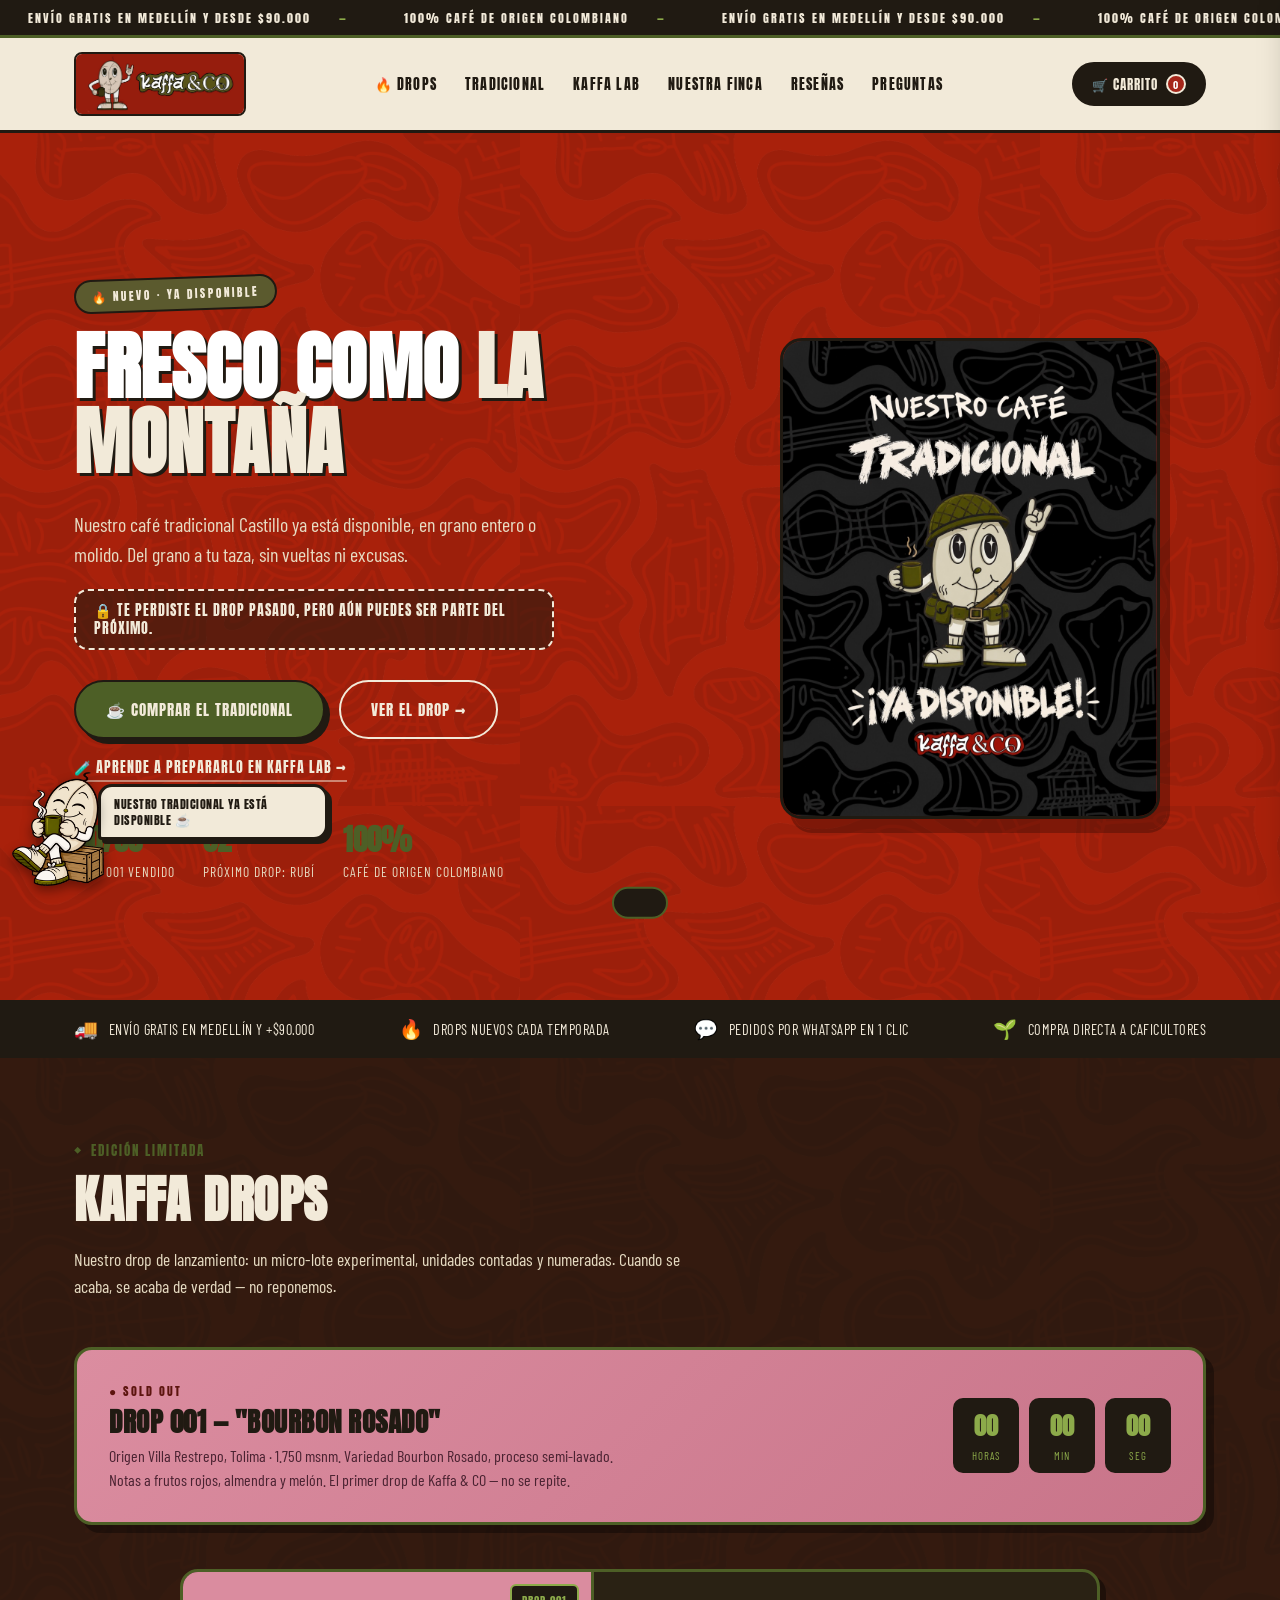
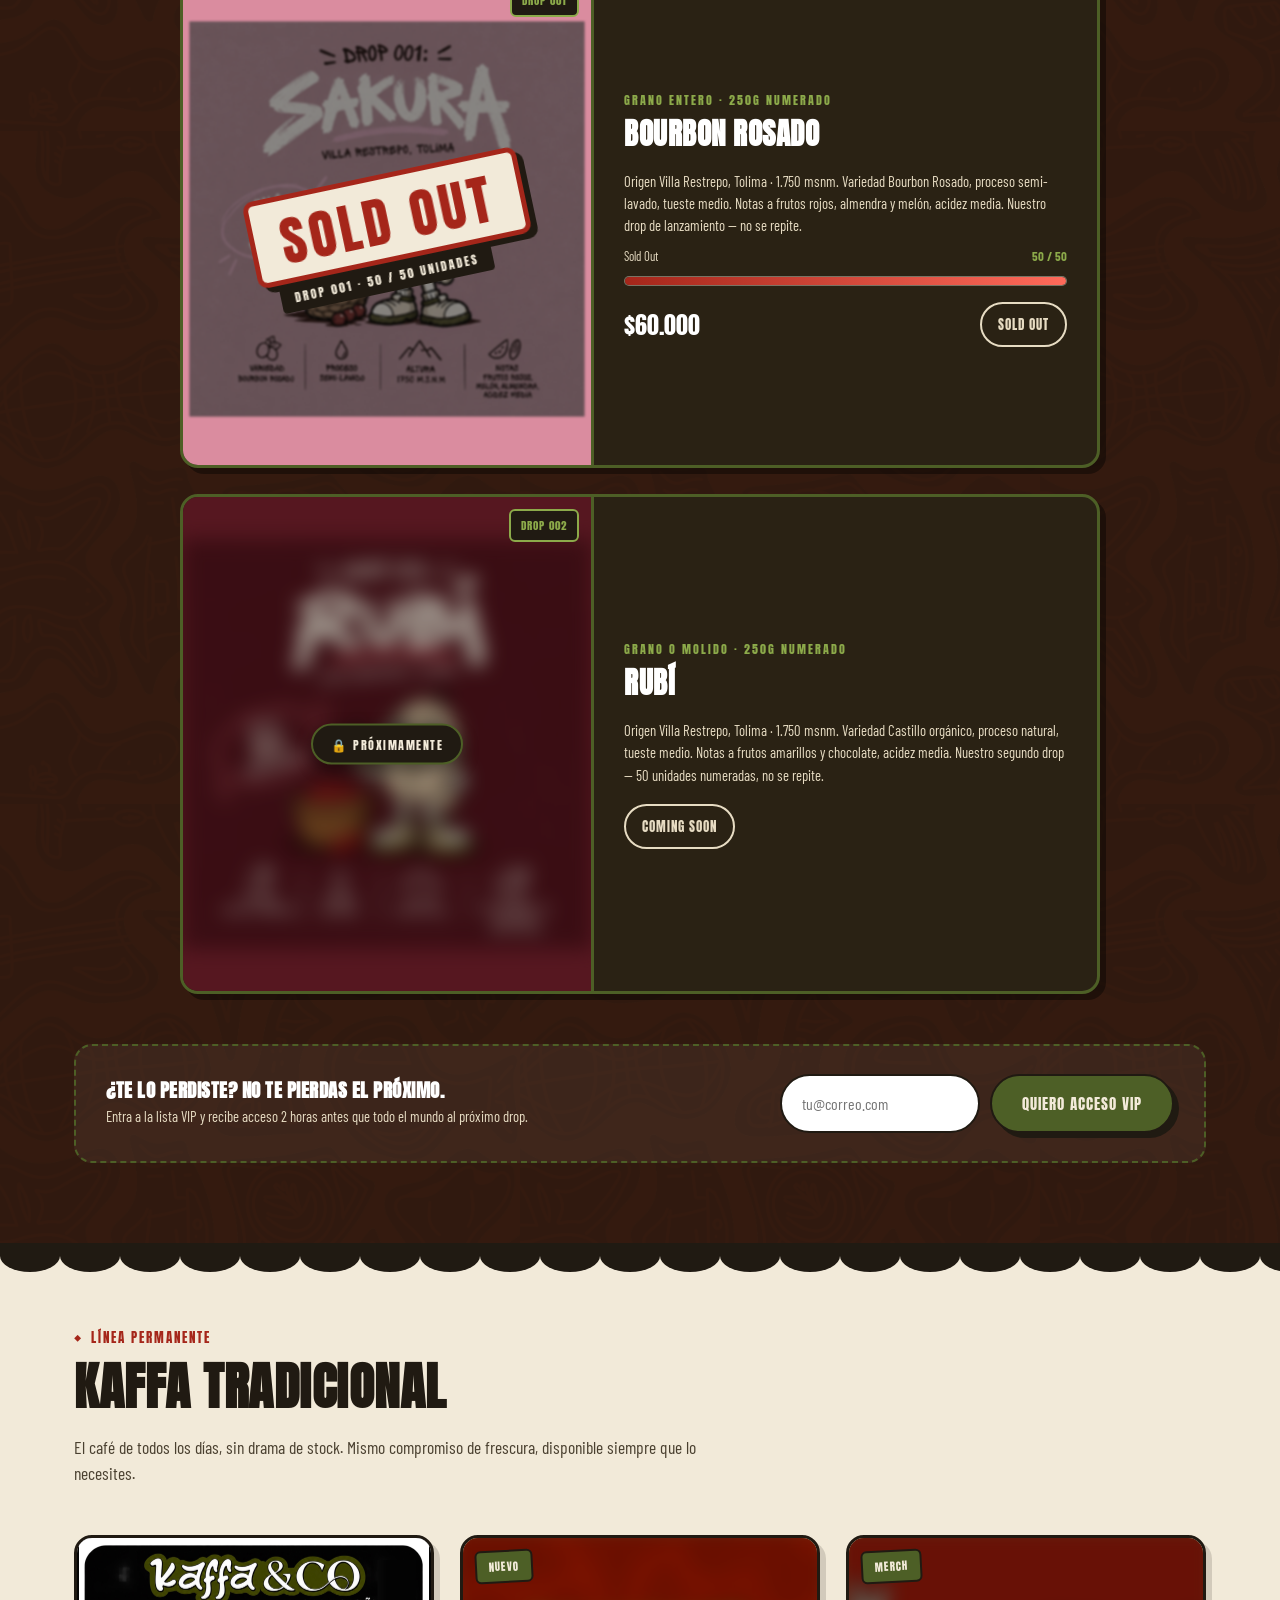
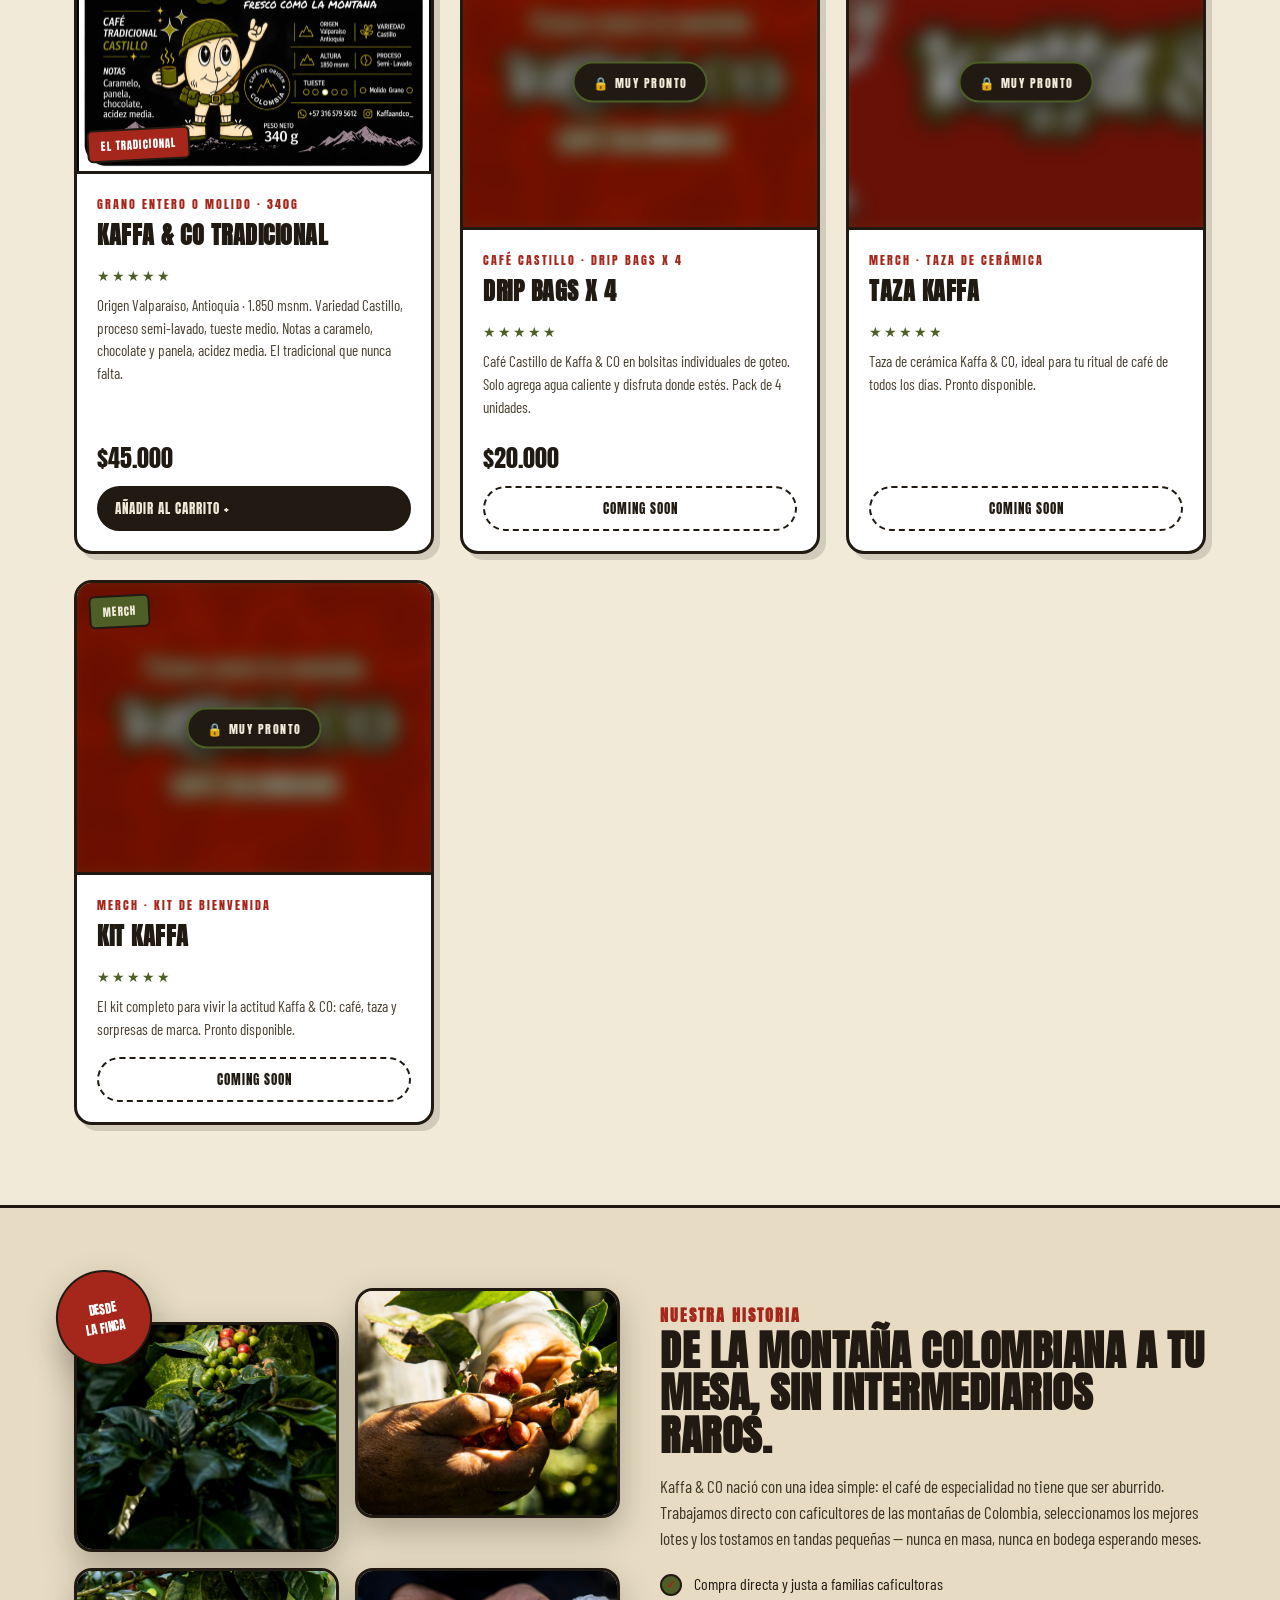
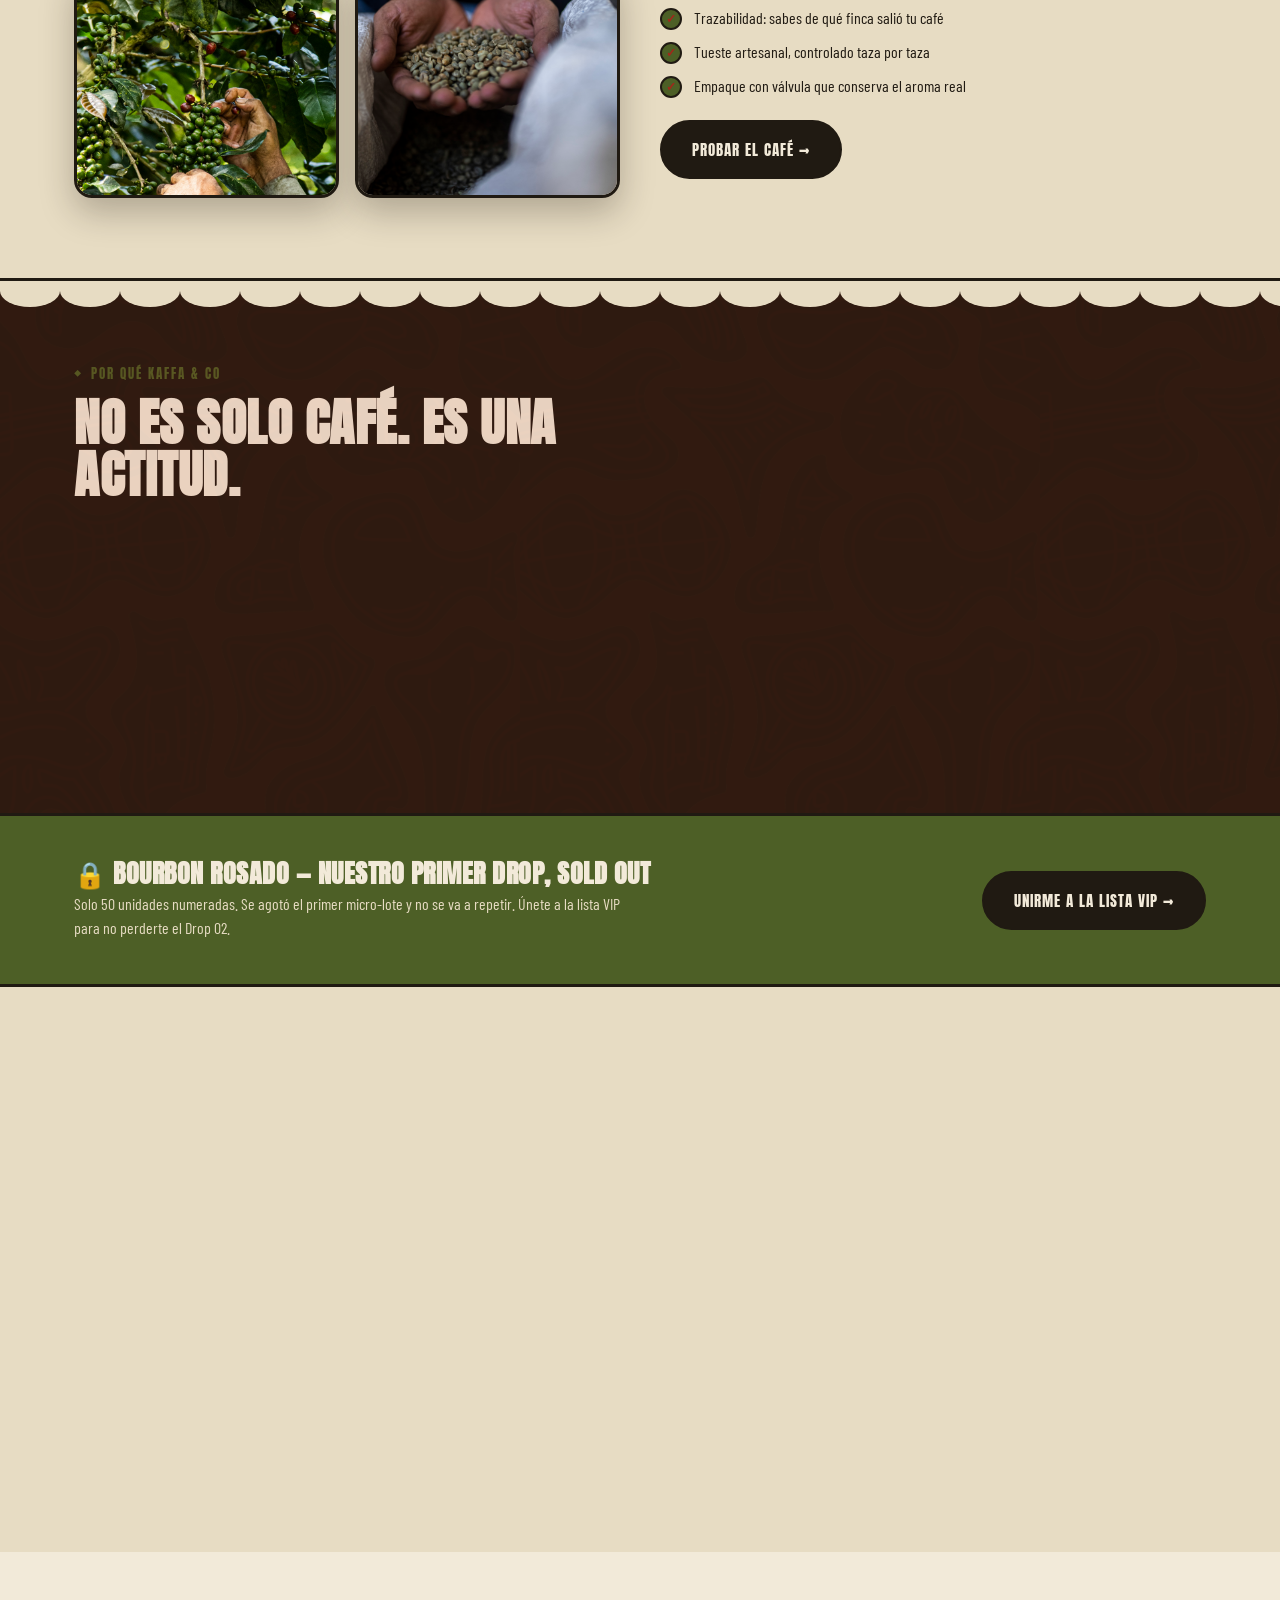
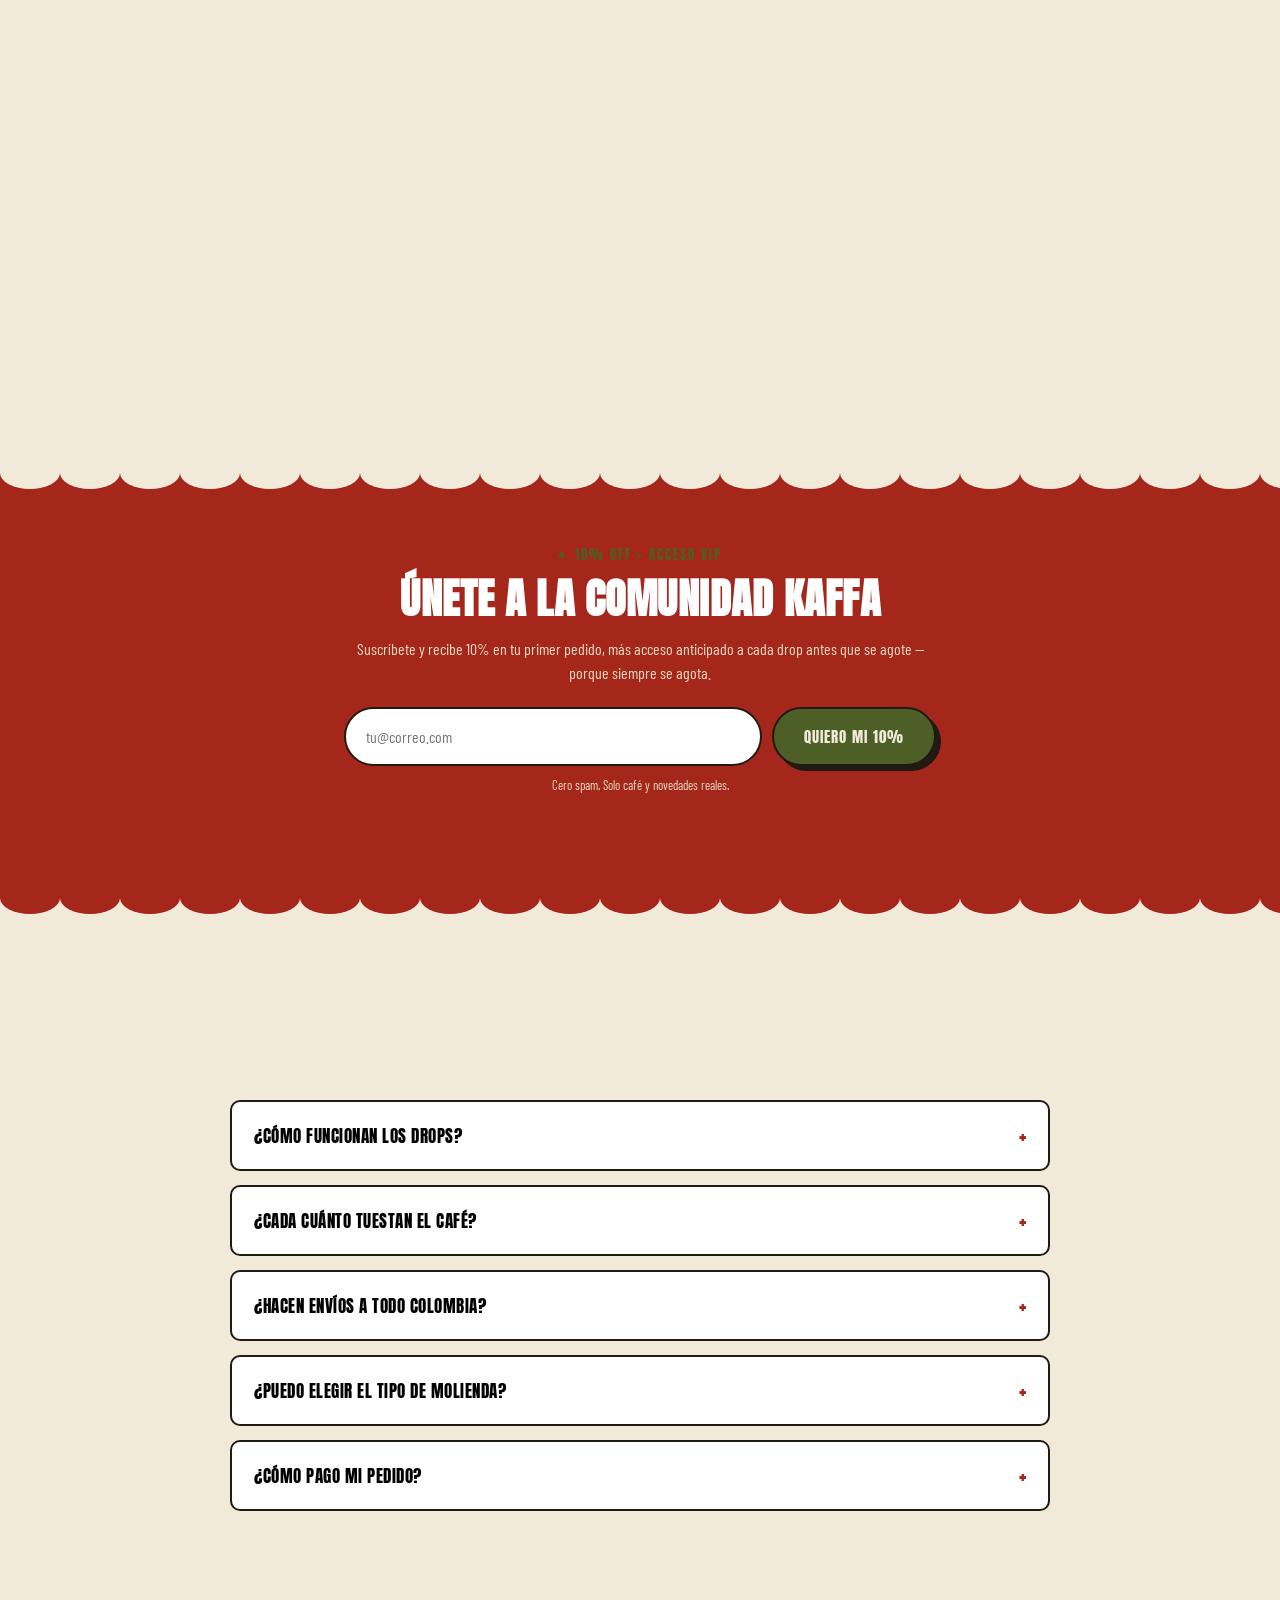
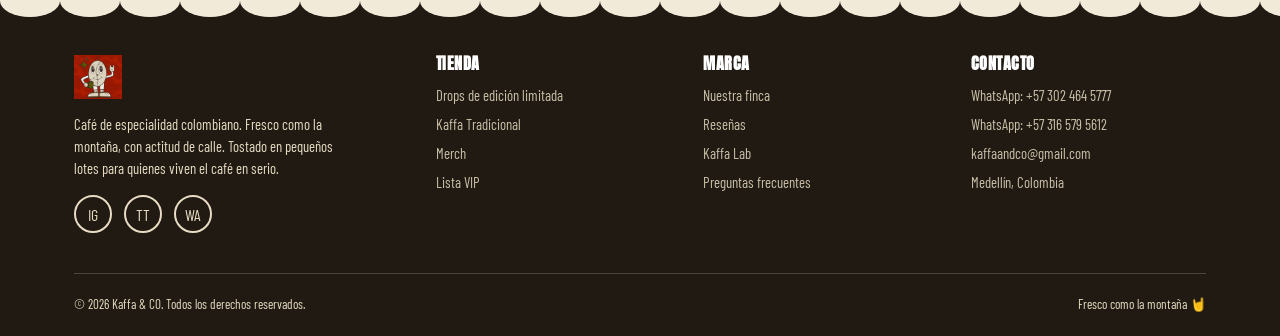
==== index.html @ f6690806 "Link Kaffa Lab from the hero, footer and Tradicional detail Co-Authored-By: Claude Sonnet 5.5 <norep" ====
<!doctype html>
<html lang="es">
<head>
<meta charset="UTF-8">
<meta name="viewport" content="width=device-width, initial-scale=1.0">
<title>Kaffa & CO — Café Tradicional + Drops de Edición Limitada</title>
<meta name="description" content="Café colombiano de especialidad con actitud street. Línea Tradicional siempre disponible + Drops de edición limitada por temporada. Únete al hype.">
<link rel="icon" href="assets/img/mascot-clean.jpg">
<link rel="preconnect" href="https://fonts.googleapis.com">
<link href="https://fonts.googleapis.com/css2?family=Anton&family=Barlow+Condensed:wght@400;500;600;700&display=swap" rel="stylesheet">
<link rel="stylesheet" href="styles.css?v=27">
</head>
<body>

<!-- Marquee -->
<div class="marquee">
  <div class="marquee-track" id="marqueeTrack">
    <span>ENVÍO GRATIS EN MEDELLÍN Y DESDE $90.000</span>
    <span>100% CAFÉ DE ORIGEN COLOMBIANO</span>
    <span>ENVÍO GRATIS EN MEDELLÍN Y DESDE $90.000</span>
    <span>100% CAFÉ DE ORIGEN COLOMBIANO</span>
    <span>ENVÍO GRATIS EN MEDELLÍN Y DESDE $90.000</span>
    <span>100% CAFÉ DE ORIGEN COLOMBIANO</span>
    <span>ENVÍO GRATIS EN MEDELLÍN Y DESDE $90.000</span>
    <span>100% CAFÉ DE ORIGEN COLOMBIANO</span>
  </div>
</div>

<!-- Header -->
<header class="site">
  <nav class="nav">
    <a href="#top" class="brand">
      <img src="assets/img/mascot-mug.jpg" alt="Kaffa & CO" class="brand-logo">
    </a>
    <div class="nav-links">
      <a href="#drops">🔥 Drops</a>
      <a href="#productos">Tradicional</a>
      <a href="/lab">Kaffa Lab</a>
      <a href="#historia">Nuestra Finca</a>
      <a href="#reviews">Reseñas</a>
      <a href="#faq">Preguntas</a>
    </div>
    <div class="nav-actions">
      <button class="icon-btn" id="openCart">🛒 Carrito <span class="cart-count" id="cartCount">0</span></button>
      <button class="menu-toggle" id="menuToggle">☰</button>
    </div>
  </nav>
</header>

<!-- Hero -->
<section class="hero" id="top">
  <div class="hero-grid">
    <div class="hero-copy reveal in">
      <span class="hero-eyebrow">🔥 Nuevo · Ya disponible</span>
      <h1>Fresco como <em>la montaña</em></h1>
      <p class="lead">Nuestro café tradicional Castillo ya está disponible, en grano entero o molido. Del grano a tu taza, sin vueltas ni excusas.</p>
      <p class="hero-missed">🔒 Te perdiste el drop pasado, pero aún puedes ser parte del próximo.</p>
      <div class="hero-ctas">
        <a href="#productos" class="btn btn-primary">☕ Comprar el Tradicional</a>
        <a href="#drops" class="btn btn-outline">Ver el drop →</a>
      </div>
      <a href="/lab" class="hero-lab">🧪 Aprende a prepararlo en Kaffa Lab →</a>
      <div class="hero-stats">
        <div><strong data-count="50" data-suffix="/50">50/50</strong><span>Drop 001 vendido</span></div>
        <div><strong data-count="2" data-pad="2">02</strong><span>Próximo drop: Rubí</span></div>
        <div><strong data-count="100" data-suffix="%">100%</strong><span>Café de origen colombiano</span></div>
      </div>
    </div>
    <div class="hero-visual reveal in">
      <img src="assets/img/hero-tradicional-disponible.jpg" alt="Nuestro café tradicional, ya disponible">
    </div>
  </div>
</section>

<!-- Trust bar -->
<div class="trustbar">
  <div class="container">
    <div class="trustbar-item"><span class="ic">🚚</span> Envío gratis en Medellín y +$90.000</div>
    <div class="trustbar-item"><span class="ic">🔥</span> Drops nuevos cada temporada</div>
    <div class="trustbar-item"><span class="ic">💬</span> Pedidos por WhatsApp en 1 clic</div>
    <div class="trustbar-item"><span class="ic">🌱</span> Compra directa a caficultores</div>
  </div>
</div>

<!-- Drops -->
<section class="drops" id="drops">
  <div class="container">
    <div class="section-head reveal">
      <span class="section-tag" style="color:var(--gold)">Edición limitada</span>
      <h2>Kaffa Drops</h2>
      <p>Nuestro drop de lanzamiento: un micro-lote experimental, unidades contadas y numeradas. Cuando se acaba, se acaba de verdad — no reponemos.</p>
    </div>
    <div class="drop-banner reveal">
      <div class="drop-banner-copy">
        <span class="drop-live soldout">● SOLD OUT</span>
        <h3>DROP 001 — "Bourbon Rosado"</h3>
        <p>Origen Villa Restrepo, Tolima · 1.750 msnm. Variedad Bourbon Rosado, proceso semi-lavado. Notas a frutos rojos, almendra y melón. El primer drop de Kaffa & CO — no se repite.</p>
      </div>
      <div class="timer drop-timer" id="dropTimer">
        <div><strong id="d-h">00</strong><span>Horas</span></div>
        <div><strong id="d-m">00</strong><span>Min</span></div>
        <div><strong id="d-s">00</strong><span>Seg</span></div>
      </div>
    </div>

    <div class="drop-grid" id="dropGrid"></div>

    <div class="drop-waitlist reveal">
      <div>
        <h4>¿Te lo perdiste? No te pierdas el próximo.</h4>
        <p>Entra a la lista VIP y recibe acceso 2 horas antes que todo el mundo al próximo drop.</p>
      </div>
      <form class="newsletter-form" id="waitlistForm" action="https://gmail.us2.list-manage.com/subscribe/post?u=784d00636697bcedcb803e75d&amp;id=a5a9a81c73&amp;f_id=009dbce0f0" method="post" target="mc-hidden-iframe">
        <input type="email" name="EMAIL" placeholder="tu@correo.com" required>
        <div aria-hidden="true" style="position:absolute; left:-5000px;">
          <input type="text" name="b_784d00636697bcedcb803e75d_a5a9a81c73" tabindex="-1" value="">
        </div>
        <button type="submit" class="btn btn-primary">Quiero acceso VIP</button>
      </form>
    </div>
  </div>
</section>

<!-- Products (Tradicional) -->
<section class="products" id="productos">
  <div class="container">
    <div class="section-head reveal">
      <span class="section-tag">Línea permanente</span>
      <h2>Kaffa Tradicional</h2>
      <p>El café de todos los días, sin drama de stock. Mismo compromiso de frescura, disponible siempre que lo necesites.</p>
    </div>

    <div class="product-grid" id="productGrid"></div>
  </div>
</section>

<!-- Story -->
<section class="story" id="historia">
  <div class="container">
    <div class="story-grid">
      <div class="story-photos reveal">
        <div class="tag-sticker">DESDE<br>LA FINCA</div>
        <img src="assets/img/farm-1.jpg" alt="Granos de café en la planta">
        <img src="assets/img/farm-hands-1.jpg" alt="Manos cosechando café">
        <img src="assets/img/farm-2.jpg" alt="Cafetal">
        <img src="assets/img/farm-6.jpg" alt="Grano verde en las manos">
      </div>
      <div class="story-copy reveal">
        <h3>Nuestra historia</h3>
        <h2>De la montaña colombiana a tu mesa, sin intermediarios raros.</h2>
        <p>Kaffa &amp; CO nació con una idea simple: el café de especialidad no tiene que ser aburrido. Trabajamos directo con caficultores de las montañas de Colombia, seleccionamos los mejores lotes y los tostamos en tandas pequeñas — nunca en masa, nunca en bodega esperando meses.</p>
        <ul class="story-list">
          <li>Compra directa y justa a familias caficultoras</li>
          <li>Trazabilidad: sabes de qué finca salió tu café</li>
          <li>Tueste artesanal, controlado taza por taza</li>
          <li>Empaque con válvula que conserva el aroma real</li>
        </ul>
        <a href="#productos" class="btn btn-dark">Probar el café →</a>
      </div>
    </div>
  </div>
</section>

<!-- Why us -->
<section class="why">
  <div class="container">
    <div class="section-head reveal">
      <span class="section-tag" style="color:var(--gold)">Por qué Kaffa &amp; CO</span>
      <h2>No es solo café. Es una actitud.</h2>
    </div>
    <div class="why-grid">
      <div class="why-card reveal"><span class="ic">🌄</span><h4>100% origen Colombia</h4><p>Cada grano viene de fincas seleccionadas en zona cafetera, cosechado en su punto justo.</p></div>
      <div class="why-card reveal"><span class="ic">🤘</span><h4>Marca con calle</h4><p>Sofisticación de especialidad, actitud de barrio. Café para quien vive intenso.</p></div>
      <div class="why-card reveal"><span class="ic">📦</span><h4>Llega rápido y fresco</h4><p>Empacamos con válvula desgasificante y despachamos en menos de 48 horas.</p></div>
    </div>
  </div>
</section>

<!-- Urgency / hype proof -->
<section class="urgency">
  <div class="container">
    <div>
      <h3>🔒 Bourbon Rosado — nuestro primer drop, sold out</h3>
      <p>Solo 50 unidades numeradas. Se agotó el primer micro-lote y no se va a repetir. Únete a la lista VIP para no perderte el Drop 02.</p>
    </div>
    <a href="#drops" class="btn btn-dark">Unirme a la lista VIP →</a>
  </div>
</section>

<!-- Testimonials -->
<section class="testi" id="reviews">
  <div class="container">
    <div class="section-head reveal">
      <span class="section-tag">Reseñas</span>
      <h2>Lo que dice nuestra comunidad</h2>
    </div>
    <div class="testi-grid">
      <div class="testi-card reveal">
        <div class="stars">★★★★★</div>
        <p>"Pedí el Huila en grano y llegó tan fresco que se notaba la crema del espresso al toque. Ya no vuelvo a comprar café de supermercado."</p>
        <div class="testi-user"><div class="testi-avatar">JM</div><div><strong>Juliana M.</strong><span>Bogotá</span></div></div>
      </div>
      <div class="testi-card reveal">
        <div class="stars">★★★★★</div>
        <p>"La actitud de la marca me encantó desde el empaque. Y el café está a la altura: notas a panela y frutos rojos, brutal."</p>
        <div class="testi-user"><div class="testi-avatar">DC</div><div><strong>David C.</strong><span>Medellín</span></div></div>
      </div>
      <div class="testi-card reveal">
        <div class="stars">★★★★★</div>
        <p>"Pedí por WhatsApp, me respondieron al toque y en dos días ya estaba tomando café en casa. Servicio impecable."</p>
        <div class="testi-user"><div class="testi-avatar">VS</div><div><strong>Valentina S.</strong><span>Cali</span></div></div>
      </div>
    </div>
  </div>
</section>

<!-- Social -->
<section class="social">
  <div class="container">
    <div class="section-head reveal">
      <span class="section-tag">Síguenos</span>
      <h2>@kaffaandco_ en tu feed</h2>
    </div>
    <div class="social-grid">
      <a href="https://www.instagram.com/kaffaandco_/" target="_blank" rel="noopener" class="reveal"><img src="assets/img/castillo-bag.jpg" alt="Kaffa & CO Tradicional" loading="lazy"></a>
      <a href="https://www.instagram.com/kaffaandco_/" target="_blank" rel="noopener" class="reveal"><img src="assets/img/feed-finca-bolsas.jpg" alt="Bolsas de café Tradicional en la finca" loading="lazy"></a>
      <a href="https://www.instagram.com/kaffaandco_/" target="_blank" rel="noopener" class="reveal"><img src="assets/img/castillo-grano-molido.jpg" alt="Café en grano y molido" loading="lazy"></a>
      <a href="https://www.instagram.com/kaffaandco_/" target="_blank" rel="noopener" class="reveal"><img src="assets/img/drop-sakura-cover.jpg" alt="Drop 001 Sakura" loading="lazy"></a>
      <a href="https://www.instagram.com/kaffaandco_/" target="_blank" rel="noopener" class="reveal"><img src="assets/img/drop-bourbon-rosado-lifestyle.jpg" alt="Bourbon Rosado en la finca" loading="lazy"></a>
    </div>
  </div>
</section>

<!-- Newsletter -->
<section class="newsletter">
  <div class="container">
    <span class="section-tag" style="color:var(--gold)">10% OFF + ACCESO VIP</span>
    <h2>Únete a la comunidad Kaffa</h2>
    <p>Suscríbete y recibe 10% en tu primer pedido, más acceso anticipado a cada drop antes que se agote — porque siempre se agota.</p>
    <form class="newsletter-form" id="newsForm" action="https://gmail.us2.list-manage.com/subscribe/post?u=784d00636697bcedcb803e75d&amp;id=a5a9a81c73&amp;f_id=009dbce0f0" method="post" target="mc-hidden-iframe">
      <input type="email" name="EMAIL" placeholder="tu@correo.com" required>
      <div aria-hidden="true" style="position:absolute; left:-5000px;">
        <input type="text" name="b_784d00636697bcedcb803e75d_a5a9a81c73" tabindex="-1" value="">
      </div>
      <button type="submit" class="btn btn-primary">Quiero mi 10%</button>
    </form>
    <p class="newsletter-note">Cero spam. Solo café y novedades reales.</p>
  </div>
</section>

<!-- FAQ -->
<section class="faq" id="faq">
  <div class="container">
    <div class="section-head reveal" style="margin:0 auto 44px; text-align:center;">
      <span class="section-tag">Dudas</span>
      <h2>Preguntas frecuentes</h2>
    </div>
    <div class="faq-list">
      <div class="faq-item">
        <button class="faq-q"><span>¿Cómo funcionan los Drops?</span><span class="plus">+</span></button>
        <div class="faq-a"><p>Cada temporada lanzamos un lote experimental de café de especialidad, en unidades limitadas y numeradas. Se agotan y no se reponen — cuando vuelan, es momento de esperar el siguiente drop.</p></div>
      </div>
      <div class="faq-item">
        <button class="faq-q"><span>¿Cada cuánto tuestan el café?</span><span class="plus">+</span></button>
        <div class="faq-a"><p>Tostamos una vez por semana, en lotes pequeños. Tu pedido entra en la próxima tanda disponible, así que nunca recibes café de más de unos días de tostado.</p></div>
      </div>
      <div class="faq-item">
        <button class="faq-q"><span>¿Hacen envíos a todo Colombia?</span><span class="plus">+</span></button>
        <div class="faq-a"><p>Sí, despachamos a nivel nacional. Envío gratis en Medellín y en pedidos desde $90.000; en el resto del país, por debajo de ese valor, el envío cuesta $15.000. Tiempo de entrega de 2 a 4 días hábiles según ciudad.</p></div>
      </div>
      <div class="faq-item">
        <button class="faq-q"><span>¿Puedo elegir el tipo de molienda?</span><span class="plus">+</span></button>
        <div class="faq-a"><p>Claro. Al finalizar tu pedido por WhatsApp cuéntanos si lo quieres en grano entero, molido para cafetera, para prensa francesa o para espresso.</p></div>
      </div>
      <div class="faq-item">
        <button class="faq-q"><span>¿Cómo pago mi pedido?</span><span class="plus">+</span></button>
        <div class="faq-a"><p>Al dar clic en "Comprar" te llevamos directo a WhatsApp con tu carrito armado. Ahí coordinamos pago (transferencia, Nequi o contraentrega según tu ciudad).</p></div>
      </div>
    </div>
  </div>
</section>

<!-- Footer -->
<footer>
  <div class="container">
    <div class="footer-grid">
      <div class="footer-brand">
        <img src="assets/img/mascot-clean.jpg" alt="Kaffa & CO">
        <p>Café de especialidad colombiano. Fresco como la montaña, con actitud de calle. Tostado en pequeños lotes para quienes viven el café en serio.</p>
        <div class="footer-social">
          <a href="https://www.instagram.com/kaffaandco_/" aria-label="Instagram" target="_blank" rel="noopener">IG</a>
          <a href="#" aria-label="TikTok">TT</a>
          <a href="https://wa.me/573024645777" aria-label="WhatsApp" target="_blank" rel="noopener">WA</a>
        </div>
      </div>
      <div class="footer-col">
        <h4>Tienda</h4>
        <ul>
          <li><a href="#drops">Drops de edición limitada</a></li>
          <li><a href="#productos">Kaffa Tradicional</a></li>
          <li><a href="#productos">Merch</a></li>
          <li><a href="#drops">Lista VIP</a></li>
        </ul>
      </div>
      <div class="footer-col">
        <h4>Marca</h4>
        <ul>
          <li><a href="#historia">Nuestra finca</a></li>
          <li><a href="#reviews">Reseñas</a></li>
          <li><a href="/lab">Kaffa Lab</a></li>
          <li><a href="#faq">Preguntas frecuentes</a></li>
        </ul>
      </div>
      <div class="footer-col">
        <h4>Contacto</h4>
        <ul>
          <li><a href="https://wa.me/573024645777" target="_blank" rel="noopener">WhatsApp: +57 302 464 5777</a></li>
          <li><a href="https://wa.me/573165795612" target="_blank" rel="noopener">WhatsApp: +57 316 579 5612</a></li>
          <li><a href="mailto:kaffaandco@gmail.com">kaffaandco@gmail.com</a></li>
          <li><a href="#">Medellín, Colombia</a></li>
        </ul>
      </div>
    </div>
    <div class="footer-bottom">
      <span>© 2026 Kaffa &amp; CO. Todos los derechos reservados.</span>
      <span>Fresco como la montaña 🤘</span>
    </div>
  </div>
</footer>

<!-- Sticky mobile CTA -->
<div class="sticky-cta">
  <span style="font-family:'Anton',sans-serif;color:var(--crema);font-size:.85rem;">¿Listo para tu café?</span>
  <a href="#productos" class="btn btn-primary">Comprar ahora</a>
</div>

<!-- Cart -->
<div class="overlay" id="overlay"></div>
<div class="cart-drawer" id="cartDrawer">
  <div class="cart-head">
    <h3>Tu carrito</h3>
    <button class="cart-close" id="closeCart">✕</button>
  </div>
  <div class="cart-items" id="cartItems"></div>
  <div class="cart-foot">
    <p class="free-ship-note" id="shipNote"></p>
    <div class="cart-total-row"><span>Total</span><span id="cartTotal">$0</span></div>
    <div class="pay-online" id="payOnline" hidden>
      <button type="button" class="btn btn-wompi" id="payBtn">💳 Pagar en línea</button>
      <form class="pay-form" id="payForm" hidden novalidate>
        <p class="pay-mode" id="payMode" hidden>Modo de pruebas: no se hacen cobros reales.</p>
        <label>Nombre completo<input name="name" autocomplete="name" required maxlength="80"></label>
        <label>Correo<input name="email" type="email" autocomplete="email" required maxlength="120"></label>
        <label>Celular<input name="phone" type="tel" inputmode="numeric" autocomplete="tel-national" placeholder="3001234567" required maxlength="20"></label>
        <label>Dirección<input name="address" autocomplete="street-address" required maxlength="120"></label>
        <div class="pay-row">
          <label>Ciudad<input name="city" autocomplete="address-level2" required maxlength="60"></label>
          <label>Departamento<input name="region" autocomplete="address-level1" required maxlength="60"></label>
        </div>
        <p class="pay-ship" id="payShip"></p>
        <p class="pay-error" id="payError" role="alert" hidden></p>
        <button type="submit" class="btn btn-primary" id="paySubmit">Ir a pagar con Wompi →</button>
        <p class="pay-legal">Pagas en el sitio seguro de Wompi (tarjeta, PSE, Nequi, Bancolombia).</p>
      </form>
    </div>
    <p class="whatsapp-choice-label" id="waLabel">Elige por dónde escribirnos:</p>
    <div class="whatsapp-choice-row">
      <a href="#" class="btn btn-primary" id="checkoutBtn1">Línea 1 →</a>
      <a href="#" class="btn btn-primary" id="checkoutBtn2">Línea 2 →</a>
    </div>
  </div>
</div>

<!-- Product detail -->
<div class="overlay" id="detailOverlay"></div>
<div class="product-detail" id="productDetail">
  <button class="detail-close" id="closeDetail">✕</button>
  <div class="detail-body">
    <div class="detail-gallery">
      <div class="detail-main-media" id="detailMainMedia">
        <img src="" alt="" id="detailMainImg">
        <span class="mystery-tag" id="detailMysteryTag" style="display:none;">🔒 Muy pronto</span>
      </div>
      <div class="detail-thumbs" id="detailThumbs"></div>
    </div>
    <div class="detail-info">
      <span class="kind" id="detailKind"></span>
      <h2 id="detailName"></h2>
      <div class="stars">★★★★★</div>
      <p id="detailDesc"></p>
      <div class="price-row"><span class="price" id="detailPrice"></span></div>
      <button class="add-btn" id="detailCta"></button>
      <a href="/lab" class="detail-lab" id="detailLab" hidden>🧪 Prepáralo en Kaffa Lab →</a>
    </div>
  </div>
</div>

<div class="buddy" id="buddy"><div class="buddy-bubble" id="buddyBubble" role="status"></div><img id="buddyImg" src="assets/img/buddy-point.png" alt="" aria-hidden="true"></div>

<div class="pay-result" id="payResult" hidden>
  <div class="pay-result-card" role="dialog" aria-modal="true" aria-labelledby="payResultTitle">
    <h3 id="payResultTitle"></h3>
    <p id="payResultText"></p>
    <button type="button" class="btn btn-primary" id="payResultClose">Listo</button>
  </div>
</div>

<div class="toast" id="toast"></div>

<!-- Recibe la respuesta de Mailchimp en segundo plano, sin sacar al cliente del sitio -->
<iframe name="mc-hidden-iframe" style="display:none;" title="Mailchimp"></iframe>

<script src="app.js?v=62"></script>
<script defer src="/_vercel/insights/script.js"></script>
</body>
</html>
---- styles.css ----
/* ==== Kaffa & CO — tokens ==== */
:root{
  --rojo: #a5261a;
  --rojo-dark: #7c1c13;
  --rojo-deep: #5c140e;
  --oliva: #5b5a2e;
  --oliva-dark: #3f3e1f;
  --crema: #f2ead9;
  --crema-2: #e7dcc3;
  --tinta: #201a12;
  --line: #201a12;
  --gold: #4d5f26;
  --gold-text: #8caa4a;
  --rosado: #db8da0;
  --rosado-dark: #c87489;
  --rosado-deep: #a95a6e;

  --radius: 18px;
  --radius-sm: 10px;
  --shadow: 0 14px 34px rgba(32,26,18,.28);
  --ease: cubic-bezier(.22,.85,.32,1);
}

*,*::before,*::after{ box-sizing:border-box; }
html{ scroll-behavior:smooth; }
body{
  margin:0;
  font-family:'Barlow Condensed','Arial Narrow',sans-serif;
  background:var(--crema);
  color:var(--tinta);
  overflow-x:hidden;
}
h1,h2,h3,h4{
  font-family:'Anton',sans-serif;
  letter-spacing:.5px;
  text-transform:uppercase;
  margin:0 0 .4em;
  line-height:1.02;
}
p{ line-height:1.5; margin:0 0 1em; }
a{ color:inherit; text-decoration:none; }
img{ max-width:100%; display:block; }
button{ font-family:inherit; cursor:pointer; }
.container{ max-width:1180px; margin:0 auto; padding:0 24px; }
.section-tag{
  display:inline-flex; align-items:center; gap:8px;
  font-family:'Anton',sans-serif;
  font-size:.8rem; letter-spacing:2px; text-transform:uppercase;
  color:var(--rojo);
  margin-bottom:14px;
}
.section-tag::before{ content:"◆"; font-size:.6rem; }
.pattern-bg{
  background-image:url('assets/img/pattern-bg.png');
  background-size:640px;
  background-repeat:repeat;
}

/* stitched border effect used across cards */
.stitch{
  border:2px dashed rgba(32,26,18,.35);
  border-radius:var(--radius);
}

/* ==== Top marquee ==== */
.marquee{
  background:var(--tinta);
  color:var(--crema);
  overflow:hidden;
  white-space:nowrap;
  border-bottom:3px solid var(--gold);
}
.marquee-track{
  display:inline-flex;
  animation: scroll-left 22s linear infinite;
}
.marquee-track span{
  padding:8px 28px;
  font-family:'Anton',sans-serif;
  font-size:.78rem;
  letter-spacing:2px;
  text-transform:uppercase;
}
.marquee-track span::after{ content:"—"; margin-left:28px; color:var(--gold-text); }
@keyframes scroll-left{
  0%{ transform:translateX(0); }
  100%{ transform:translateX(-50%); }
}

/* ==== Header ==== */
header.site{
  position:sticky; top:0; z-index:100;
  background:var(--crema);
  border-bottom:3px solid var(--tinta);
}
.nav{
  display:flex; align-items:center; justify-content:space-between;
  padding:14px 24px;
  max-width:1180px; margin:0 auto;
}
.brand{ display:flex; align-items:center; gap:12px; }
.brand-logo{ height:64px; width:auto; border-radius:8px; border:2px solid var(--tinta); }
.brand-name{ font-family:'Anton',sans-serif; font-size:1.5rem; letter-spacing:1px; }
.nav-links{ display:flex; gap:28px; align-items:center; }
.nav-links a{
  font-family:'Anton',sans-serif; font-size:.85rem; letter-spacing:1.2px; text-transform:uppercase;
  position:relative; padding:4px 0;
}
.nav-links a::after{
  content:""; position:absolute; left:0; bottom:-2px; height:3px; width:0;
  background:var(--rojo); transition:width .25s var(--ease);
}
.nav-links a:hover::after{ width:100%; }
.nav-actions{ display:flex; align-items:center; gap:14px; }
.icon-btn{
  position:relative;
  background:var(--tinta); color:var(--crema);
  border:2px solid var(--tinta);
  border-radius:50px; padding:10px 18px;
  display:flex; align-items:center; gap:8px;
  font-family:'Anton',sans-serif; font-size:.8rem; letter-spacing:1px; text-transform:uppercase;
  transition:transform .2s var(--ease), background .2s;
}
.icon-btn:hover{ background:var(--rojo); transform:translateY(-2px); }
.cart-count{
  background:var(--rojo); color:#fff;
  border-radius:50%; min-width:20px; height:20px;
  display:inline-flex; align-items:center; justify-content:center;
  font-size:.72rem; font-family:'Barlow Condensed',sans-serif; font-weight:700;
  border:2px solid var(--crema);
}
.menu-toggle{ display:none; background:none; border:none; font-size:1.6rem; }

/* ==== Hero ==== */
.hero{
  position:relative;
  background:var(--rojo);
  color:var(--crema);
  overflow:hidden;
  border-bottom:3px solid var(--tinta);
}
.hero::before{
  content:""; position:absolute; inset:0;
  background-image:url('assets/img/pattern-bg.png');
  background-size:520px; background-repeat:repeat;
  opacity:.55;
  mix-blend-mode:normal;
}
.hero-grid{
  position:relative; z-index:2;
  display:grid; grid-template-columns:1.15fr .85fr; align-items:center; gap:20px;
  padding:64px 24px 40px;
  max-width:1180px; margin:0 auto;
}
.hero-eyebrow{
  display:inline-block; background:var(--oliva); color:var(--crema);
  border:2px solid var(--tinta);
  padding:6px 16px; border-radius:50px;
  font-family:'Anton',sans-serif; font-size:.72rem; letter-spacing:2px; text-transform:uppercase;
  margin-bottom:18px;
  transform:rotate(-2deg);
}
.hero h1{
  font-size:clamp(2.6rem,6vw,4.6rem);
  color:#fff;
  text-shadow:3px 3px 0 var(--tinta);
}
.hero h1 em{
  font-style:normal; color:var(--crema);
}
.hero p.lead{
  font-size:1.25rem; max-width:480px; color:var(--crema-2);
}
.hero-ctas{ display:flex; gap:14px; flex-wrap:wrap; margin-top:26px; }
.btn{
  display:inline-flex; align-items:center; gap:10px;
  font-family:'Anton',sans-serif; letter-spacing:1px; text-transform:uppercase;
  padding:16px 30px; border-radius:50px;
  border:2px solid var(--tinta);
  transition:transform .18s var(--ease), box-shadow .18s var(--ease), background .18s;
  font-size:.95rem;
}
.btn-primary{ background:var(--gold); color:var(--crema); box-shadow:5px 5px 0 var(--tinta); }
.btn-primary:hover{ transform:translate(-2px,-2px); box-shadow:7px 7px 0 var(--tinta); }
.btn-primary:active{ transform:translate(1px,1px); box-shadow:3px 3px 0 var(--tinta); }
.btn-outline{ background:transparent; color:var(--crema); border-color:var(--crema); }
.btn-outline:hover{ background:var(--crema); color:var(--rojo); }
.btn-dark{ background:var(--tinta); color:var(--crema); }
.btn-dark:hover{ background:var(--rojo-dark); }

.hero-stats{
  display:flex; gap:28px; margin-top:36px; flex-wrap:wrap;
}
.hero-stats div{ text-align:left; }
.hero-stats strong{ display:block; font-family:'Anton',sans-serif; font-size:1.8rem; color:var(--gold); }
.hero-stats span{ font-size:.85rem; text-transform:uppercase; letter-spacing:1px; color:var(--crema-2); }

.hero-visual{ position:relative; z-index:2; display:flex; justify-content:center; }
.hero-visual img{
  max-width:380px;
  border-radius:22px;
  border:3px solid var(--tinta);
  filter:drop-shadow(10px 14px 0 rgba(0,0,0,.25));
  animation: float 5s ease-in-out infinite;
}
@keyframes float{
  0%,100%{ transform:translateY(0) rotate(-1deg); }
  50%{ transform:translateY(-16px) rotate(1deg); }
}
.hero-badge{
  position:absolute; top:10%; right:-6%;
  background:var(--gold); color:var(--crema);
  border:2px solid var(--tinta);
  border-radius:50%;
  width:120px;height:120px;
  display:flex; align-items:center; justify-content:center;
  text-align:center;
  font-family:'Anton',sans-serif; font-size:.85rem; line-height:1.15; text-transform:uppercase;
  transform:rotate(12deg);
  animation: spin-slow 12s linear infinite;
  box-shadow:0 0 0 6px var(--rojo), 0 0 0 8px var(--tinta);
}
@keyframes spin-slow{ from{ transform:rotate(12deg);} to{ transform:rotate(372deg);} }

/* ==== Trust bar ==== */
.trustbar{
  background:var(--tinta); color:var(--crema);
  padding:14px 0;
}
.trustbar .container{
  display:flex; justify-content:space-between; flex-wrap:wrap; gap:14px;
}
.trustbar-item{
  display:flex; align-items:center; gap:10px;
  font-size:.9rem; text-transform:uppercase; letter-spacing:.5px;
}
.trustbar-item .ic{ font-size:1.2rem; }

/* ==== Generic section ==== */
section{ padding:80px 0; position:relative; }
.section-head{ max-width:640px; margin-bottom:48px; }
.section-head h2{ font-size:clamp(2rem,4.5vw,3.2rem); }
.section-head p{ font-size:1.1rem; color:#4a4030; }

/* ==== Story / origen ==== */
.story{ background:var(--crema-2); border-top:3px solid var(--tinta); border-bottom:3px solid var(--tinta); }
.story-grid{
  display:grid; grid-template-columns:1fr 1fr; gap:40px; align-items:center;
}
.story-photos{
  position:relative;
  display:grid; grid-template-columns:1fr 1fr; gap:16px;
}
.story-photos img{
  border-radius:var(--radius); border:3px solid var(--tinta);
  object-fit:cover; height:230px; width:100%;
  box-shadow:var(--shadow);
}
.story-photos img:nth-child(2){ margin-top:34px; }
.story-photos .tag-sticker{
  position:absolute; top:-18px; left:-18px;
  background:var(--rojo); color:#fff;
  border:2px solid var(--tinta); border-radius:50%;
  width:96px; height:96px;
  display:flex; align-items:center; justify-content:center;
  font-family:'Anton',sans-serif; text-align:center; font-size:.78rem; text-transform:uppercase;
  transform:rotate(-10deg);
  box-shadow:var(--shadow);
}
.story-copy h3{ font-size:1rem; color:var(--rojo); letter-spacing:2px; }
.story-copy h2{ font-size:clamp(1.9rem,4vw,2.6rem); }
.story-copy p{ font-size:1.08rem; color:#3d3527; }
.story-list{ list-style:none; margin:22px 0; padding:0; display:grid; gap:12px; }
.story-list li{ display:flex; gap:12px; align-items:flex-start; font-size:1rem; }
.story-list li::before{ content:"✓"; color:var(--rojo); font-weight:900; background:var(--gold); border-radius:50%; width:22px; height:22px; flex:none; display:flex; align-items:center; justify-content:center; font-size:.75rem; border:2px solid var(--tinta); }

/* ==== Drops ==== */
.drops{
  background:var(--tinta); color:var(--crema);
  position:relative; overflow:hidden;
  border-top:3px solid var(--tinta); border-bottom:3px solid var(--tinta);
}
.drops::before{
  content:""; position:absolute; inset:0;
  background-image:url('assets/img/pattern-bg.png'); background-size:520px;
  opacity:.14;
}
.drops .container{ position:relative; z-index:1; }
.drops .section-head p{ color:var(--crema-2); }

.drop-banner{
  display:flex; align-items:center; justify-content:space-between; gap:26px; flex-wrap:wrap;
  background:linear-gradient(135deg, var(--rosado), var(--rosado-dark));
  border:3px solid var(--gold); border-radius:var(--radius);
  padding:30px 32px; margin-bottom:44px;
  box-shadow:8px 8px 0 rgba(0,0,0,.35);
}
.drop-live{
  display:inline-flex; align-items:center; gap:6px;
  color:var(--rojo-deep); font-family:'Anton',sans-serif; font-size:.75rem; letter-spacing:2px;
  margin-bottom:8px;
  animation: pulse-live 1.6s ease-in-out infinite;
}
.drop-live.soldout{ animation:none; }
@keyframes pulse-live{ 0%,100%{ opacity:1; } 50%{ opacity:.4; } }
.drop-banner-copy h3{ font-size:1.7rem; color:var(--tinta); margin-bottom:8px; }
.drop-banner-copy p{ color:#4a2231; max-width:520px; margin:0; font-size:1rem; }
.drop-timer div{ background:var(--tinta); color:var(--gold-text); }

.drop-grid{ display:grid; grid-template-columns:1fr; gap:26px; margin-bottom:50px; max-width:920px; margin-left:auto; margin-right:auto; }
.drop-card{
  background:#2a2214;
  border:3px solid var(--gold);
  border-radius:var(--radius);
  overflow:hidden; display:flex; flex-direction:column;
  box-shadow:6px 6px 0 rgba(0,0,0,.4);
  transition:transform .22s var(--ease);
  position:relative;
}
.drop-card:hover{ transform:translateY(-6px); }
.drop-card .product-media{ border-bottom:3px solid var(--gold); background:var(--rojo-deep); aspect-ratio:4/3; }
.drop-card .edition-tag{
  position:absolute; top:12px; right:12px; z-index:2;
  background:var(--tinta); color:var(--gold-text); border:2px solid var(--gold-text);
  font-family:'Anton',sans-serif; font-size:.68rem; letter-spacing:1px;
  padding:6px 10px; border-radius:6px;
}
.drop-card-feature{ flex-direction:row; }
.drop-card-feature .product-media{ flex:1 1 45%; aspect-ratio:auto; border-bottom:none; border-right:3px solid var(--gold); }
.drop-card-feature .product-media img.is-fallback{ object-fit:contain; padding:30px; background:var(--rojo-deep); }
.drop-card-feature .product-media.label-fit{ background:#151009; }
.drop-card-feature .product-media.label-fit img{ object-fit:contain; padding:14px; }
.drop-card-feature .drop-body{ flex:1 1 55%; padding:30px; justify-content:center; }
.drop-card-feature .drop-body h3{ font-size:1.8rem; }
.drop-body{ padding:20px; display:flex; flex-direction:column; gap:10px; }
.drop-body .kind{ font-size:.78rem; letter-spacing:2px; text-transform:uppercase; color:var(--gold-text); font-family:'Anton',sans-serif; }
.drop-body h3{ color:#fff; font-size:1.4rem; }
.drop-body p{ color:var(--crema-2); font-size:.92rem; margin-bottom:2px; }
.stock-row{ display:flex; justify-content:space-between; font-size:.8rem; color:var(--crema-2); margin-bottom:2px; }
.stock-row strong{ color:var(--gold-text); }
.stock-bar{ height:10px; border-radius:50px; background:rgba(242,234,217,.15); overflow:hidden; border:1px solid rgba(242,234,217,.3); }
.stock-bar-fill{ height:100%; background:linear-gradient(90deg, var(--gold), var(--gold-text)); border-radius:50px; transition:width .5s var(--ease); }
.stock-bar-fill.low{ background:linear-gradient(90deg, var(--rojo), #ff6a5a); }
.drop-price-row{ display:flex; justify-content:space-between; align-items:center; margin-top:6px; }
.drop-price{ font-family:'Anton',sans-serif; font-size:1.5rem; color:#fff; }
.drop-add{
  background:var(--gold); color:var(--crema); border:2px solid var(--gold);
  padding:11px 16px; border-radius:50px;
  font-family:'Anton',sans-serif; font-size:.8rem; letter-spacing:1px; text-transform:uppercase;
}
.drop-add:hover{ background:var(--gold-text); color:var(--tinta); }
.drop-add.soldout{ background:transparent; color:var(--crema-2); border-color:var(--crema-2); cursor:not-allowed; }

.drop-waitlist{
  display:flex; align-items:center; justify-content:space-between; gap:22px; flex-wrap:wrap;
  background:rgba(242,234,217,.06); border:2px dashed var(--gold);
  border-radius:var(--radius); padding:28px 30px;
}
.drop-waitlist h4{ color:#fff; font-size:1.2rem; margin-bottom:6px; }
.drop-waitlist p{ color:var(--crema-2); margin:0; font-size:.92rem; }
.drop-waitlist .newsletter-form{ margin:0; justify-content:flex-start; }
.drop-waitlist .newsletter-form input{ min-width:200px; }

/* ==== Products ==== */
.products{ background:var(--crema); }
.filter-row{ display:flex; gap:10px; flex-wrap:wrap; margin-bottom:36px; }
.filter-btn{
  border:2px solid var(--tinta); background:transparent;
  padding:9px 18px; border-radius:50px;
  font-family:'Anton',sans-serif; font-size:.8rem; letter-spacing:1px; text-transform:uppercase;
  transition:.18s var(--ease);
}
.filter-btn.active, .filter-btn:hover{ background:var(--tinta); color:var(--crema); }

.product-grid{
  display:grid; grid-template-columns:repeat(3,1fr); gap:26px;
}
.product-grid:has(> .product-card:only-child){
  grid-template-columns:1fr; max-width:380px; margin:0 auto;
}
.product-card{
  background:#fff;
  border:3px solid var(--tinta);
  border-radius:var(--radius);
  overflow:hidden;
  display:flex; flex-direction:column;
  box-shadow:6px 6px 0 rgba(32,26,18,.15);
  transition:transform .22s var(--ease), box-shadow .22s var(--ease);
  position:relative;
}
.product-card:hover{ transform:translateY(-6px); box-shadow:9px 12px 0 rgba(32,26,18,.2); }
.product-media{
  position:relative;
  aspect-ratio:4/3.3;
  background:var(--oliva);
  display:flex; align-items:center; justify-content:center;
  overflow:hidden;
  border-bottom:3px solid var(--tinta);
}
.product-media img{ width:100%; height:100%; object-fit:cover; }
.product-media.label-fit{ aspect-ratio:3/3.6; background:#151009; }
.product-media.label-fit img{ object-fit:contain; padding:6px; }
.product-media.mystery-blur img{ filter:blur(9px) brightness(.65) saturate(1.1); transform:scale(1.08); transition:filter .4s ease; }
.product-media.mystery-blur:hover img{ filter:blur(6px) brightness(.75) saturate(1.1); }
.mystery-tag{
  position:absolute; top:50%; left:50%; transform:translate(-50%,-50%);
  background:var(--tinta); color:var(--crema); border:2px solid var(--gold);
  padding:9px 18px; border-radius:50px; white-space:nowrap;
  font-family:'Anton',sans-serif; font-size:.78rem; letter-spacing:1.5px; text-transform:uppercase;
  z-index:2; box-shadow:0 6px 16px rgba(0,0,0,.4);
}
.product-media .mascot-float{
  position:absolute; bottom:-6px; right:-6px; width:78px;
  filter:drop-shadow(3px 3px 0 rgba(0,0,0,.25));
}
.badge{
  position:absolute; top:12px; left:12px;
  background:var(--rojo); color:#fff;
  font-family:'Anton',sans-serif; font-size:.68rem; letter-spacing:1px; text-transform:uppercase;
  padding:6px 12px; border-radius:6px; border:2px solid var(--tinta);
  transform:rotate(-3deg);
}
.badge.gold{ background:var(--gold); color:var(--crema); }
.product-body{ padding:20px; display:flex; flex-direction:column; gap:10px; flex:1; }
.product-body .kind{ font-size:.78rem; letter-spacing:2px; text-transform:uppercase; color:var(--rojo); font-family:'Anton',sans-serif; }
.product-body h3{ font-size:1.5rem; }
.product-body p{ font-size:.95rem; color:#4a4030; margin-bottom:6px; flex:1; }
.stars{ color:var(--gold); font-size:.85rem; letter-spacing:2px; }
.price-row{ display:flex; align-items:center; justify-content:space-between; margin-top:6px; }
.price{ font-family:'Anton',sans-serif; font-size:1.5rem; }
.price .old{ font-size:.95rem; color:#8a8071; text-decoration:line-through; margin-right:8px; font-family:'Barlow Condensed',sans-serif; }
.add-btn{
  background:var(--tinta); color:var(--crema); border:2px solid var(--tinta);
  padding:11px 16px; border-radius:50px;
  font-family:'Anton',sans-serif; font-size:.8rem; letter-spacing:1px; text-transform:uppercase;
  display:flex; align-items:center; gap:8px;
  transition:.2s;
}
.add-btn:hover{ background:var(--rojo); }
.add-btn.added{ background:var(--oliva); }
.add-btn.coming-soon{ background:transparent; color:var(--tinta); border:2px dashed var(--tinta); cursor:not-allowed; justify-content:center; }
.add-btn.coming-soon:hover{ background:transparent; }

/* ==== Why us ==== */
.why{ background:var(--tinta); color:var(--crema); position:relative; overflow:hidden; }
.why::after{
  content:""; position:absolute; inset:0;
  background-image:url('assets/img/pattern-bg.png'); background-size:520px;
  opacity:.12;
}
.why .section-head p{ color:var(--crema-2); }
.why-grid{ display:grid; grid-template-columns:repeat(3,1fr); gap:22px; position:relative; z-index:1; }
.why-card{
  background:rgba(242,234,217,.06);
  border:2px solid rgba(242,234,217,.25);
  border-radius:var(--radius);
  padding:26px 22px;
  transition:.2s var(--ease);
}
.why-card:hover{ background:var(--rojo); border-color:var(--tinta); transform:translateY(-4px); }
.why-card .ic{ font-size:2.2rem; margin-bottom:14px; display:block; }
.why-card h4{ font-size:1.15rem; }
.why-card p{ font-size:.92rem; color:var(--crema-2); margin:0; }

/* ==== Testimonials ==== */
.testi{ background:var(--crema-2); }
.testi-grid{ display:grid; grid-template-columns:repeat(3,1fr); gap:24px; }
.testi-card{
  background:#fff; border:3px solid var(--tinta); border-radius:var(--radius);
  padding:26px; box-shadow:6px 6px 0 rgba(32,26,18,.12);
}
.testi-card .stars{ margin-bottom:10px; }
.testi-card p{ font-size:1.02rem; color:#3d3527; font-style:italic; }
.testi-user{ display:flex; align-items:center; gap:12px; margin-top:16px; }
.testi-avatar{
  width:42px; height:42px; border-radius:50%;
  background:var(--rojo); color:#fff; display:flex; align-items:center; justify-content:center;
  font-family:'Anton',sans-serif; border:2px solid var(--tinta);
}
.testi-user strong{ display:block; font-size:.95rem; }
.testi-user span{ font-size:.8rem; color:#7a7160; }

/* ==== Instagram strip ==== */
.social{ background:var(--crema); }
.social-grid{ display:grid; grid-template-columns:repeat(5,1fr); gap:14px; }
.social-grid a{
  display:block; aspect-ratio:1/1; overflow:hidden; border-radius:var(--radius-sm);
  border:3px solid var(--tinta); position:relative;
}
.social-grid img{ width:100%; height:100%; object-fit:cover; transition:.3s; }
.social-grid a:hover img{ transform:scale(1.08); }
.social-grid a::after{
  content:"@kaffaandco_"; position:absolute; inset:auto 0 0 0;
  background:linear-gradient(transparent,rgba(0,0,0,.65));
  color:#fff; font-size:.72rem; padding:18px 10px 8px; text-align:center;
  opacity:0; transition:.2s;
}
.social-grid a:hover::after{ opacity:1; }

/* ==== Newsletter / urgency band ==== */
.urgency{
  background:var(--gold); color:var(--crema);
  border-top:3px solid var(--tinta); border-bottom:3px solid var(--tinta);
  padding:44px 0;
}
.urgency .container{ display:flex; align-items:center; justify-content:space-between; flex-wrap:wrap; gap:22px; }
.urgency h3{ font-size:1.6rem; margin:0; color:var(--crema); }
.urgency p{ margin:6px 0 0; font-size:1rem; max-width:560px; color:var(--crema-2); }
.timer{ display:flex; gap:10px; }
.timer div{
  background:var(--tinta); color:var(--gold-text);
  border-radius:var(--radius-sm); padding:10px 14px; text-align:center; min-width:66px;
}
.timer div strong{ display:block; font-family:'Anton',sans-serif; font-size:1.5rem; }
.timer div span{ font-size:.68rem; text-transform:uppercase; letter-spacing:1px; }

/* ==== Newsletter ==== */
.newsletter{ background:var(--rojo); color:#fff; text-align:center; }
.newsletter .container{ max-width:640px; }
.newsletter h2{ color:#fff; font-size:clamp(1.8rem,4vw,2.6rem); }
.newsletter p{ color:var(--crema-2); }
.newsletter-form{ display:flex; gap:10px; margin-top:22px; flex-wrap:wrap; justify-content:center; }
.newsletter-form input{
  flex:1; min-width:220px; padding:15px 20px; border-radius:50px; border:2px solid var(--tinta);
  font-family:'Barlow Condensed',sans-serif; font-size:1rem;
}
.newsletter-note{ font-size:.8rem; color:var(--crema-2); margin-top:10px; }

/* ==== FAQ ==== */
.faq{ background:var(--crema); }
.faq-list{ max-width:820px; margin:0 auto; display:grid; gap:14px; }
.faq-item{ border:2px solid var(--tinta); border-radius:var(--radius-sm); overflow:hidden; background:#fff; }
.faq-q{
  padding:18px 22px; display:flex; justify-content:space-between; align-items:center;
  font-family:'Anton',sans-serif; font-size:1.05rem; text-transform:uppercase; letter-spacing:.5px;
  background:none; border:none; width:100%; text-align:left;
}
.faq-q .plus{ font-size:1.3rem; transition:.2s; color:var(--rojo); }
.faq-item.open .plus{ transform:rotate(45deg); }
.faq-a{ max-height:0; overflow:hidden; transition:max-height .3s var(--ease); padding:0 22px; }
.faq-item.open .faq-a{ max-height:220px; padding-bottom:18px; }
.faq-a p{ margin:0; color:#4a4030; }

/* ==== Footer ==== */
footer{ background:var(--tinta); color:var(--crema-2); padding:64px 0 24px; }
.footer-grid{ display:grid; grid-template-columns:1.4fr 1fr 1fr 1fr; gap:32px; margin-bottom:40px; }
.footer-brand img{ height:44px; margin-bottom:14px; }
.footer-brand p{ font-size:.92rem; max-width:280px; }
.footer-col h4{ color:#fff; font-size:1rem; margin-bottom:14px; }
.footer-col ul{ list-style:none; padding:0; margin:0; display:grid; gap:10px; }
.footer-col a{ font-size:.92rem; opacity:.85; }
.footer-col a:hover{ opacity:1; color:var(--gold-text); }
.footer-social{ display:flex; gap:12px; margin-top:16px; }
.footer-social a{
  width:38px; height:38px; border-radius:50%; border:2px solid var(--crema-2);
  display:flex; align-items:center; justify-content:center;
}
.footer-social a:hover{ background:var(--rojo); border-color:var(--rojo); }
.footer-bottom{
  border-top:1px solid rgba(242,234,217,.2); padding-top:22px;
  display:flex; justify-content:space-between; font-size:.82rem; flex-wrap:wrap; gap:10px;
}

/* ==== Cart drawer ==== */
.overlay{
  position:fixed; inset:0; background:rgba(32,26,18,.55);
  opacity:0; pointer-events:none; transition:opacity .25s; z-index:200;
}
.overlay.show{ opacity:1; pointer-events:auto; }
.cart-drawer{
  position:fixed; top:0; right:-420px; width:400px; max-width:92vw; height:100%;
  background:var(--crema); z-index:201; border-left:3px solid var(--tinta);
  display:flex; flex-direction:column;
  transition:right .3s var(--ease);
  box-shadow:-10px 0 30px rgba(0,0,0,.25);
}
.cart-drawer.show{ right:0; }
.cart-head{
  display:flex; justify-content:space-between; align-items:center;
  padding:20px 22px; border-bottom:3px solid var(--tinta); background:var(--rojo); color:#fff;
}
.cart-head h3{ margin:0; color:#fff; }
.cart-close{ background:none; border:none; color:#fff; font-size:1.4rem; }
.cart-items{ flex:1; overflow-y:auto; padding:16px 20px; display:flex; flex-direction:column; gap:14px; }
.cart-item{ display:flex; gap:12px; border-bottom:1px dashed rgba(32,26,18,.3); padding-bottom:14px; }
.cart-item img{ width:64px; height:64px; object-fit:cover; border-radius:8px; border:2px solid var(--tinta); }
.cart-item-info{ flex:1; }
.cart-item-info strong{ display:block; font-size:1rem; }
.cart-item-info span{ font-size:.85rem; color:#7a7160; }
.qty-row{ display:flex; align-items:center; gap:8px; margin-top:6px; }
.qty-btn{ width:26px; height:26px; border-radius:50%; border:2px solid var(--tinta); background:#fff; font-family:'Anton',sans-serif; }
.remove-btn{ font-size:.78rem; color:var(--rojo); text-decoration:underline; margin-left:auto; background:none; border:none; }
.cart-empty{ text-align:center; padding:60px 20px; color:#8a8071; }
.cart-foot{ padding:20px 22px; border-top:3px solid var(--tinta); background:#fff; }
.cart-total-row{ display:flex; justify-content:space-between; font-family:'Anton',sans-serif; font-size:1.2rem; margin-bottom:14px; }
.cart-foot .btn{ width:100%; justify-content:center; }
.free-ship-note{ font-size:.82rem; text-align:center; margin-bottom:12px; color:var(--oliva-dark); }
.whatsapp-choice-label{ font-size:.8rem; text-align:center; margin:0 0 8px; color:#7a7160; text-transform:uppercase; letter-spacing:.5px; }
.whatsapp-choice-row{ display:flex; gap:10px; }
.whatsapp-choice-row .btn{ padding:14px 10px; font-size:.82rem; }

/* ==== Product detail modal ==== */
.product-media, .drop-body h3, .product-body h3{ cursor:pointer; }
.product-detail{
  position:fixed; top:50%; left:50%; transform:translate(-50%,-48%) scale(.96);
  width:920px; max-width:92vw; max-height:88vh; overflow-y:auto;
  background:var(--crema); border:3px solid var(--tinta); border-radius:var(--radius);
  z-index:220; box-shadow:0 20px 50px rgba(0,0,0,.4);
  opacity:0; pointer-events:none; transition:opacity .25s var(--ease), transform .25s var(--ease);
}
.product-detail.show{ opacity:1; pointer-events:auto; transform:translate(-50%,-50%) scale(1); }
.detail-close{
  position:absolute; top:14px; right:14px; z-index:2;
  width:38px; height:38px; border-radius:50%;
  background:var(--tinta); color:var(--crema); border:2px solid var(--tinta);
  font-size:1.1rem;
}
.detail-body{ display:grid; grid-template-columns:1fr 1fr; gap:0; }
.detail-gallery{ background:#151009; padding:20px; display:flex; flex-direction:column; gap:12px; }
.detail-main-media{
  position:relative;
  aspect-ratio:1/1; border-radius:var(--radius-sm); overflow:hidden;
  background:#151009; display:flex; align-items:center; justify-content:center;
}
.detail-main-media img{ width:100%; height:100%; object-fit:contain; }
.detail-main-media.mystery-blur img{ filter:blur(9px) brightness(.65) saturate(1.1); }
.detail-thumbs{ display:flex; gap:10px; flex-wrap:wrap; }
.detail-thumb{
  width:64px; height:64px; border-radius:8px; overflow:hidden;
  border:2px solid rgba(242,234,217,.3); background:none; padding:0; flex:none;
}
.detail-thumb img{ width:100%; height:100%; object-fit:cover; }
.detail-thumb.active{ border-color:var(--gold-text); }
.detail-info{ padding:32px; display:flex; flex-direction:column; gap:12px; }
.detail-info h2{ font-size:1.9rem; margin:0; }
.detail-info p{ color:#4a4030; font-size:1rem; }
.detail-info .price-row{ margin-top:4px; }
.detail-info .price{ font-family:'Anton',sans-serif; font-size:1.7rem; }
.detail-info .add-btn{ justify-content:center; padding:15px 20px; margin-top:auto; }

@media (max-width: 760px){
  .detail-body{ grid-template-columns:1fr; }
  .product-detail{ max-height:92vh; }
  .detail-info{ padding:22px; }
}

/* ==== Toast ==== */
.toast{
  position:fixed; bottom:26px; left:50%; transform:translateX(-50%) translateY(140%);
  background:var(--tinta); color:var(--crema); padding:14px 26px; border-radius:50px;
  font-family:'Anton',sans-serif; font-size:.9rem; letter-spacing:.5px; z-index:300;
  transition:transform .3s var(--ease); border:2px solid var(--gold);
  display:flex; align-items:center; gap:10px;
}
.toast.show{ transform:translateX(-50%) translateY(0); }

/* ==== Sticky mobile CTA ==== */
.sticky-cta{
  position:fixed; bottom:0; left:0; right:0; z-index:90;
  background:var(--tinta); border-top:3px solid var(--gold);
  padding:12px 18px; display:none; align-items:center; justify-content:space-between; gap:12px;
}
.sticky-cta .btn{ padding:12px 20px; font-size:.82rem; }

/* ==== Reveal on scroll ==== */
.reveal{ opacity:0; transform:translateY(28px); transition:opacity .6s var(--ease), transform .6s var(--ease); }
.reveal.in{ opacity:1; transform:translateY(0); }

/* ==== Responsive ==== */
@media (max-width: 980px){
  .hero-grid{ grid-template-columns:1fr; text-align:center; padding-top:44px; }
  .hero p.lead{ margin:0 auto; }
  .hero-ctas{ justify-content:center; }
  .hero-stats{ justify-content:center; }
  .hero-visual{ order:-1; margin-bottom:10px; }
  .story-grid{ grid-template-columns:1fr; }
  .product-grid{ grid-template-columns:repeat(2,1fr); }
  .drop-card-feature{ flex-direction:column; }
  .drop-card-feature .product-media{ border-right:none; border-bottom:3px solid var(--gold); }
  .drop-banner{ flex-direction:column; align-items:flex-start; }
  .drop-waitlist{ flex-direction:column; align-items:flex-start; }
  .why-grid{ grid-template-columns:repeat(2,1fr); }
  .testi-grid{ grid-template-columns:1fr; }
  .social-grid{ grid-template-columns:repeat(3,1fr); }
  .footer-grid{ grid-template-columns:1fr 1fr; }
  .nav-links{ display:none; }
  .menu-toggle{ display:block; }
}
@media (max-width: 600px){
  .container{ padding:0 18px; }
  section{ padding:48px 0; }
  .product-grid{ grid-template-columns:1fr; }
  .drop-grid{ grid-template-columns:1fr; }
  .why-grid{ grid-template-columns:1fr; }
  .social-grid{ grid-template-columns:repeat(2,1fr); }
  .footer-grid{ grid-template-columns:1fr; }
  .urgency .container{ flex-direction:column; text-align:center; }
  .sticky-cta{ display:flex; }
  body{ padding-bottom:70px; }

  /* Header: less cramped on small phones */
  .nav{ padding:10px 18px; }
  .brand-logo{ height:46px; }
  .brand-name{ font-size:1.15rem; }
  .icon-btn{ padding:9px 14px; font-size:.75rem; }

  /* Hero: shorten the fold so the CTA is reachable sooner */
  .hero-grid{ padding:28px 18px 32px; gap:8px; }
  .hero-visual img{ max-width:230px; }
  .hero-badge{ width:90px; height:90px; font-size:.68rem; top:2%; right:2%; }
  .hero p.lead{ font-size:1.05rem; }
  .hero-ctas .btn{ width:100%; justify-content:center; padding:15px 20px; }
  .hero-stats{
    display:grid; grid-template-columns:repeat(3,1fr); gap:10px;
    width:100%; margin-top:24px;
  }
  .hero-stats div{ text-align:center; }
  .hero-stats strong{ font-size:1.4rem; }
  .hero-stats span{ font-size:.68rem; letter-spacing:.5px; }

  /* Comfortable tap targets */
  .add-btn, .drop-add, .btn{ min-height:46px; }
  .qty-btn{ width:32px; height:32px; }
  .faq-q{ padding:16px 18px; }
  .cart-close{ padding:6px; }

  /* Tighter type on very small screens */
  .product-body h3{ font-size:1.3rem; }
  .drop-body h3{ font-size:1.25rem; }
  .section-head{ margin-bottom:32px; }

  /* Cart drawer full-width WhatsApp buttons stack instead of squeezing */
  .whatsapp-choice-row{ flex-direction:column; }
}

@media (max-width: 380px){
  .hero-visual img{ max-width:190px; }
  .drop-timer{ gap:6px; }
  .timer div, .drop-timer div{ min-width:54px; padding:8px 6px; }
  .hero-stats strong{ font-size:1.2rem; }
}

/* ==== Sold-out stamp over the drop image ==== */
.product-media.sold-out img{ filter:grayscale(.5) brightness(.55) blur(1px); transform:scale(1.04); }
.product-media.sold-out::before{
  content:"SOLD OUT"; position:absolute; left:50%; top:50%; z-index:3;
  transform:translate(-50%,-50%) rotate(-12deg);
  padding:14px 26px 10px; white-space:nowrap;
  font-family:'Anton',sans-serif; font-size:clamp(2rem,6.5vw,3.4rem); letter-spacing:4px; line-height:1;
  color:var(--rojo); background:var(--crema);
  border:5px solid var(--rojo); border-radius:10px;
  outline:3px solid var(--crema); outline-offset:-12px;
  box-shadow:6px 6px 0 var(--tinta);
  animation:stamp-in .6s cubic-bezier(.2,1.4,.4,1) both;
  pointer-events:none;
}
.product-media.sold-out::after{
  content:"DROP 001 · 50 / 50 UNIDADES"; position:absolute; left:50%; top:calc(50% + 46px); z-index:3;
  transform:translate(-50%,0) rotate(-12deg);
  padding:5px 14px; white-space:nowrap;
  font-family:'Anton',sans-serif; font-size:.72rem; letter-spacing:2px;
  color:var(--crema); background:var(--tinta); border-radius:4px;
  pointer-events:none;
}
@keyframes stamp-in{
  from{ transform:translate(-50%,-50%) rotate(-12deg) scale(2.4); opacity:0; }
  to{ transform:translate(-50%,-50%) rotate(-12deg) scale(1); opacity:1; }
}
@media (max-width:600px){
  .product-media.sold-out::before{ padding:10px 16px 7px; border-width:4px; }
  .product-media.sold-out::after{ top:calc(50% + 34px); font-size:.62rem; }
}

/* ==== Sold-out stamp over the hero image ==== */
.hero-visual.sold-out-hero img{ filter:grayscale(.5) brightness(.55) drop-shadow(10px 14px 0 rgba(0,0,0,.25)); }
.hero-visual.sold-out-hero::before{
  content:"SOLD OUT"; position:absolute; left:50%; top:50%; z-index:3;
  transform:translate(-50%,-50%) rotate(-12deg);
  padding:14px 26px 10px; white-space:nowrap;
  font-family:'Anton',sans-serif; font-size:clamp(2rem,5vw,3.4rem); letter-spacing:4px; line-height:1;
  color:var(--rojo); background:var(--crema);
  border:5px solid var(--rojo); border-radius:10px;
  outline:3px solid var(--crema); outline-offset:-12px;
  box-shadow:6px 6px 0 var(--tinta);
  animation:stamp-in .6s .3s cubic-bezier(.2,1.4,.4,1) both;
  pointer-events:none;
}
.hero-visual.sold-out-hero::after{
  content:"DROP 001 · 50 / 50 UNIDADES"; position:absolute; left:50%; top:calc(50% + 46px); z-index:3;
  transform:translate(-50%,0) rotate(-12deg);
  padding:5px 14px; white-space:nowrap;
  font-family:'Anton',sans-serif; font-size:.72rem; letter-spacing:2px;
  color:var(--crema); background:var(--tinta); border-radius:4px;
  pointer-events:none;
}
@media (max-width:600px){
  .hero-visual.sold-out-hero::before{ padding:9px 14px 6px; border-width:4px; font-size:1.9rem; letter-spacing:3px; }
  .hero-visual.sold-out-hero::after{ top:calc(50% + 30px); font-size:.58rem; padding:4px 10px; }
}

.hero-missed{
  display:inline-block; margin:0 0 4px; padding:10px 18px;
  font-family:'Anton',sans-serif; font-size:.9rem; letter-spacing:1px; text-transform:uppercase; line-height:1.3;
  color:var(--crema); background:rgba(32,26,18,.55);
  border:2px dashed var(--crema); border-radius:14px; max-width:480px;
}
@media (max-width:600px){ .hero-missed{ font-size:.78rem; padding:9px 14px; } }

.detail-thumbs.mystery-blur .detail-thumb img{ filter:blur(4px) brightness(.65); transform:scale(1.15); }

.product-media.wide-fit{ aspect-ratio:1.5/1; background:#050505; }
.product-media.wide-fit img{ object-fit:contain; }
.product-media.wide-fit .badge{ top:auto; bottom:10px; left:10px; }

/* ==== Motion & interactivity ==== */

/* Cart reacts when something is added */
@keyframes cart-bump{ 0%{transform:scale(1)} 30%{transform:scale(1.18) rotate(-4deg)} 60%{transform:scale(.96) rotate(3deg)} 100%{transform:scale(1)} }
@keyframes count-pop{ 0%{transform:scale(1)} 40%{transform:scale(1.7)} 100%{transform:scale(1)} }
.icon-btn.bump{ animation:cart-bump .55s var(--ease); }
.cart-count.pop{ animation:count-pop .5s var(--ease); }
.fly-dot{
  position:fixed; left:0; top:0; z-index:400; width:46px; height:46px;
  border-radius:50%; object-fit:cover; border:3px solid var(--tinta);
  box-shadow:0 6px 14px rgba(0,0,0,.35); pointer-events:none;
}

/* Product cards: tilt + second photo on hover */
.product-card.reveal.in, .drop-card.reveal.in{
  transition:transform .25s var(--ease), box-shadow .25s var(--ease), opacity .6s var(--ease);
}
@media (hover:hover) and (pointer:fine){
  .product-card.reveal.in:hover, .drop-card.reveal.in:hover{
    transform:perspective(900px) translateY(-6px) rotateX(var(--rx,0deg)) rotateY(var(--ry,0deg));
  }
}
.product-media .alt-img{
  position:absolute; inset:0; width:100%; height:100%;
  object-fit:contain; background:#fff; padding:0;
  opacity:0; transition:opacity .4s ease; pointer-events:none;
}
@media (hover:hover) and (pointer:fine){
  .product-card:hover .product-media .alt-img{ opacity:1; }
}

/* Mascot buddy */
.buddy{
  position:fixed; left:12px; bottom:14px; z-index:85;
  width:92px; pointer-events:none;
}
.buddy img{
  width:100%; height:auto; display:block;
  filter:drop-shadow(0 5px 6px rgba(0,0,0,.4));
  transform-origin:50% 100%;
  animation:buddy-bob 3.2s ease-in-out infinite;
}
.buddy.talk img{ animation:buddy-hop .7s ease-out 1, buddy-bob 3.2s ease-in-out .7s infinite; }
@keyframes buddy-bob{ 0%,100%{transform:translateY(0) rotate(-1deg)} 50%{transform:translateY(-5px) rotate(1.5deg)} }
@keyframes buddy-hop{ 0%{transform:translateY(0) scale(1,1)} 30%{transform:translateY(-22px) scale(.95,1.06)} 55%{transform:translateY(0) scale(1.08,.92)} 100%{transform:translateY(0) scale(1,1)} }
.buddy-bubble{
  position:absolute; left:86px; bottom:46px; width:max-content; max-width:min(230px, calc(100vw - 130px));
  background:var(--crema); color:var(--tinta); border:3px solid var(--tinta); border-radius:14px 14px 14px 4px;
  padding:9px 13px; font-family:'Anton',sans-serif; font-size:.78rem; letter-spacing:.5px; line-height:1.3; text-transform:uppercase;
  box-shadow:4px 4px 0 var(--tinta);
  opacity:0; transform:translateX(-10px) scale(.9); transform-origin:left bottom;
  transition:opacity .25s var(--ease), transform .3s var(--ease);
}
.buddy.show .buddy-bubble{ opacity:1; transform:none; }
@media (max-width:600px){ .buddy{ bottom:78px; left:6px; width:70px; } .buddy-bubble{ left:66px; bottom:34px; font-size:.7rem; } }

/* Scalloped section edges (sticker look) */
.drops + .products::before,
.story + .why::before,
.social + .newsletter::before,
.newsletter + .faq::before,
.faq + footer::before{
  content:""; position:absolute; left:0; right:0; top:0; height:26px; z-index:2; pointer-events:none;
  background:var(--edge, var(--tinta));
  -webkit-mask:url("data:image/svg+xml,%3Csvg xmlns='http://www.w3.org/2000/svg' viewBox='0 0 60 26'%3E%3Cpath d='M0 0H60V10A30 16 0 0 1 0 10Z'/%3E%3C/svg%3E") 0 0/60px 26px repeat-x;
          mask:url("data:image/svg+xml,%3Csvg xmlns='http://www.w3.org/2000/svg' viewBox='0 0 60 26'%3E%3Cpath d='M0 0H60V10A30 16 0 0 1 0 10Z'/%3E%3C/svg%3E") 0 0/60px 26px repeat-x;
}
.drops + .products{ --edge:var(--tinta); }
.story + .why{ --edge:var(--crema-2); }
.social + .newsletter{ --edge:var(--crema); }
.newsletter + .faq{ --edge:var(--rojo); }
.faq + footer{ --edge:var(--crema); position:relative; }

/* Respect "reduce motion" */
@media (prefers-reduced-motion: reduce){
  .buddy img, .buddy.talk img, .hero-visual img, .marquee-track, .hero-badge, .drop-live{ animation:none !important; }
  .reveal{ transition:none; }
  .product-card.reveal.in:hover, .drop-card.reveal.in:hover{ transform:none; }
}

/* ==== Online payment (Wompi) ==== */
.pay-online{ margin-bottom:14px; }
.btn-wompi{ background:var(--tinta); color:var(--crema); width:100%; justify-content:center; box-shadow:5px 5px 0 var(--gold); }
.btn-wompi:hover{ transform:translate(-2px,-2px); box-shadow:7px 7px 0 var(--gold); }
.pay-form{ margin-top:14px; display:grid; gap:10px; }
.pay-form[hidden], .pay-online[hidden], .pay-mode[hidden], .pay-error[hidden], .pay-result[hidden]{ display:none; }
.pay-form label{ display:grid; gap:4px; font-family:'Anton',sans-serif; font-size:.72rem; letter-spacing:1px; text-transform:uppercase; }
.pay-form input{
  font-family:'Barlow Condensed',sans-serif; font-size:1rem; letter-spacing:0; text-transform:none;
  padding:11px 14px; border:2px solid var(--tinta); border-radius:12px; background:#fff; width:100%;
}
.pay-row{ display:grid; grid-template-columns:1fr 1fr; gap:10px; }
.pay-form .btn{ width:100%; justify-content:center; }
.pay-ship, .pay-legal{ margin:0; font-size:.8rem; color:#7a7160; text-align:center; line-height:1.35; }
.pay-mode{ margin:0; padding:7px 10px; border:2px dashed var(--rojo); border-radius:10px; color:var(--rojo); font-size:.8rem; text-align:center; }
.pay-error{ margin:0; padding:8px 12px; border-radius:10px; background:var(--rojo); color:#fff; font-size:.9rem; }
.cart-foot{ max-height:75vh; overflow-y:auto; }
.pay-result{
  position:fixed; inset:0; z-index:500; display:flex; align-items:center; justify-content:center;
  background:rgba(32,26,18,.6); padding:20px;
}
.pay-result-card{
  background:var(--crema); border:3px solid var(--tinta); border-radius:var(--radius);
  box-shadow:8px 8px 0 var(--tinta); padding:30px 26px; max-width:420px; text-align:center;
}
.pay-result-card h3{ font-size:1.7rem; }
.pay-result-card p{ color:#4a4030; }

/* ==== Kaffa Lab links ==== */
.hero-lab{
  display:inline-block; margin-top:18px; padding-bottom:3px;
  font-family:'Anton',sans-serif; font-size:.85rem; letter-spacing:1px; text-transform:uppercase;
  color:var(--crema); border-bottom:2px solid rgba(242,234,217,.5); transition:.2s;
}
.hero-lab:hover{ color:var(--gold-text); border-color:var(--gold-text); }
.detail-lab{
  align-self:center; font-family:'Anton',sans-serif; font-size:.82rem; letter-spacing:1px; text-transform:uppercase;
  color:var(--rojo); border-bottom:2px solid var(--rojo); padding-bottom:2px;
}
.detail-lab[hidden]{ display:none; }
@media (max-width:980px){ .hero-lab{ margin-top:14px; } }
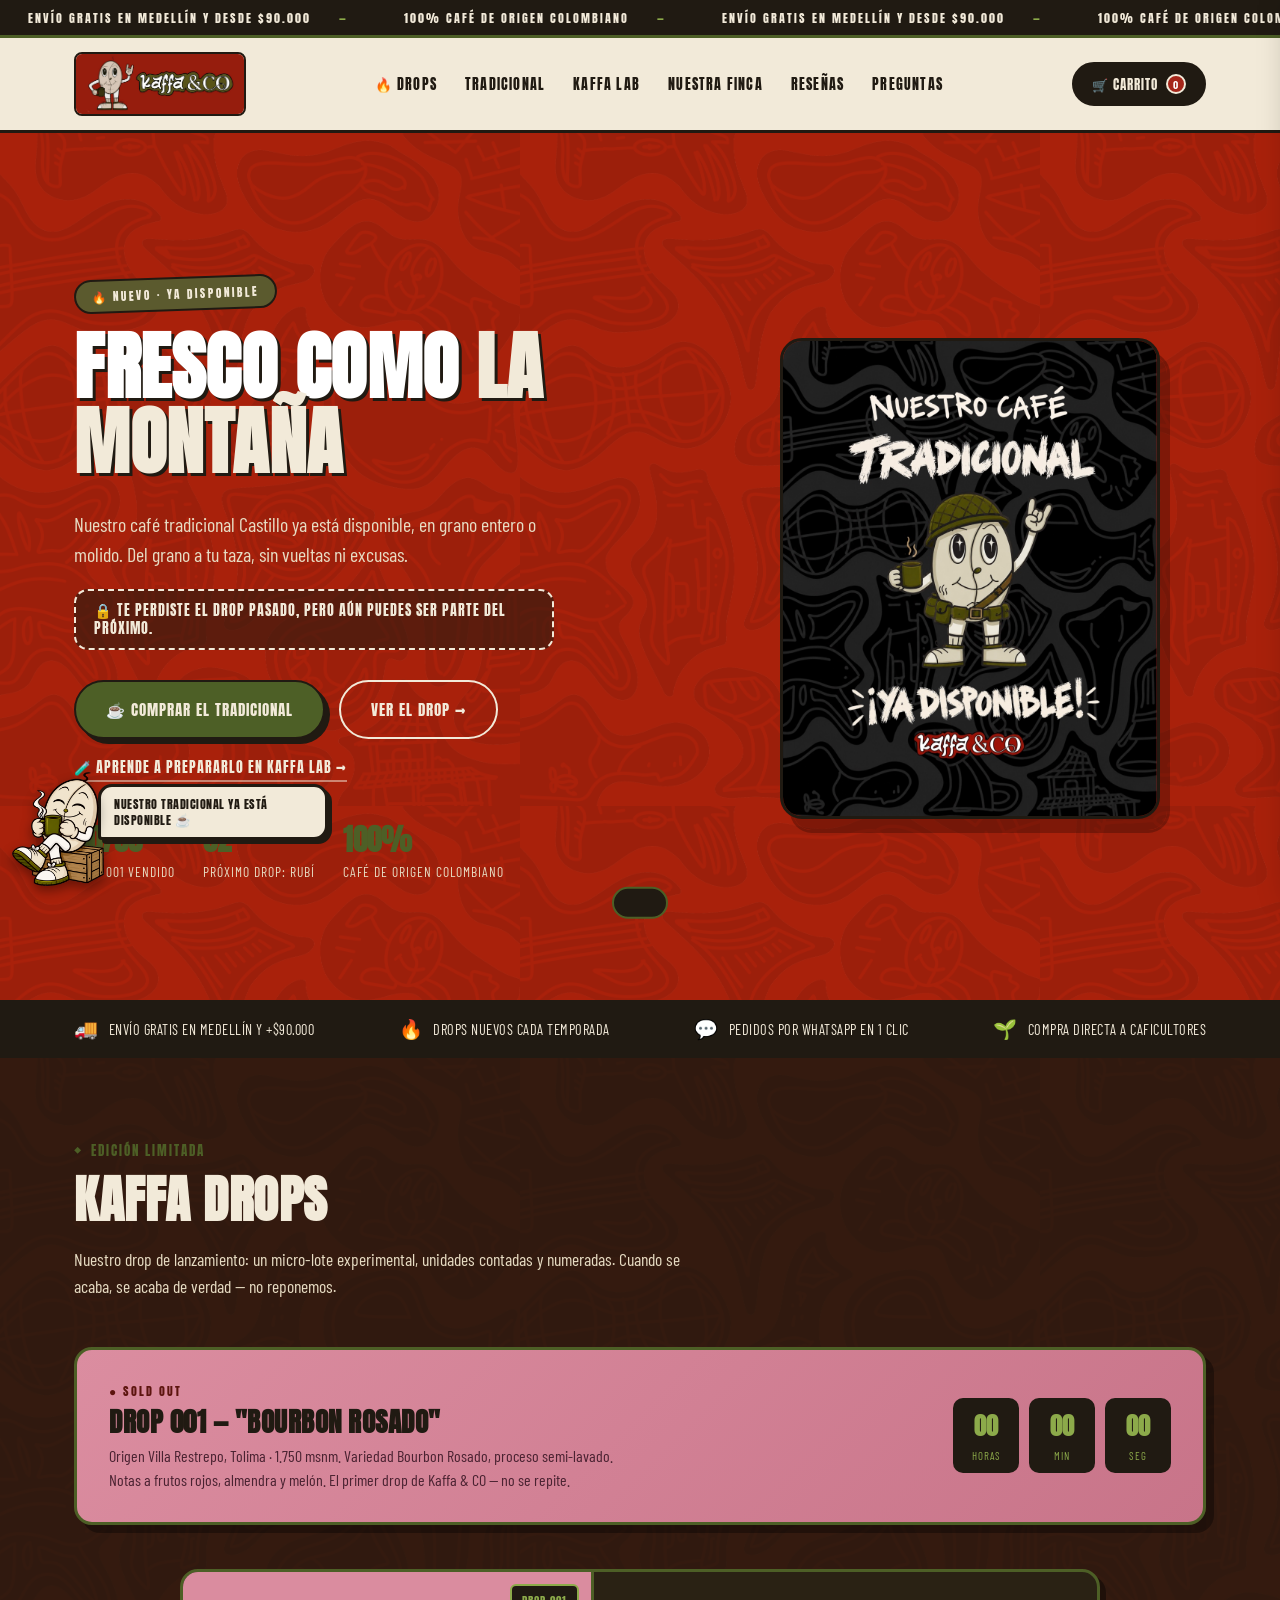
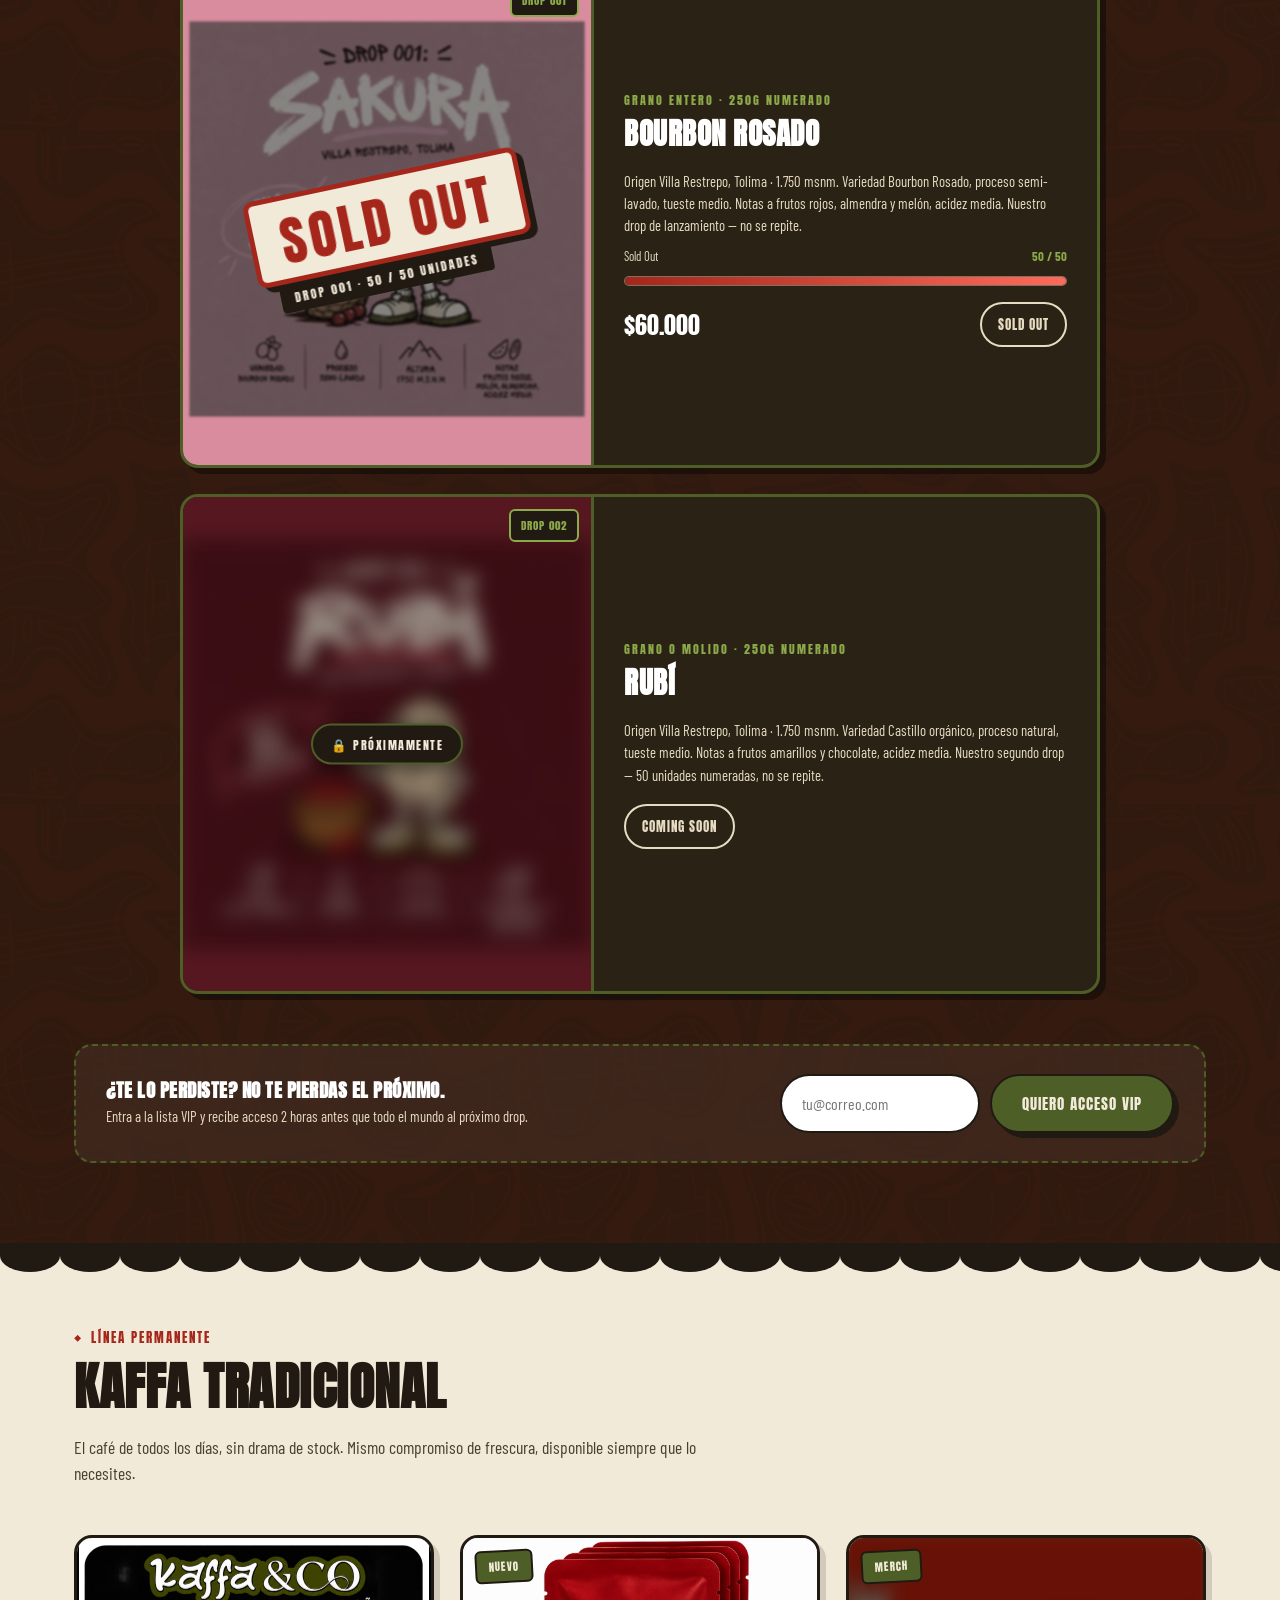
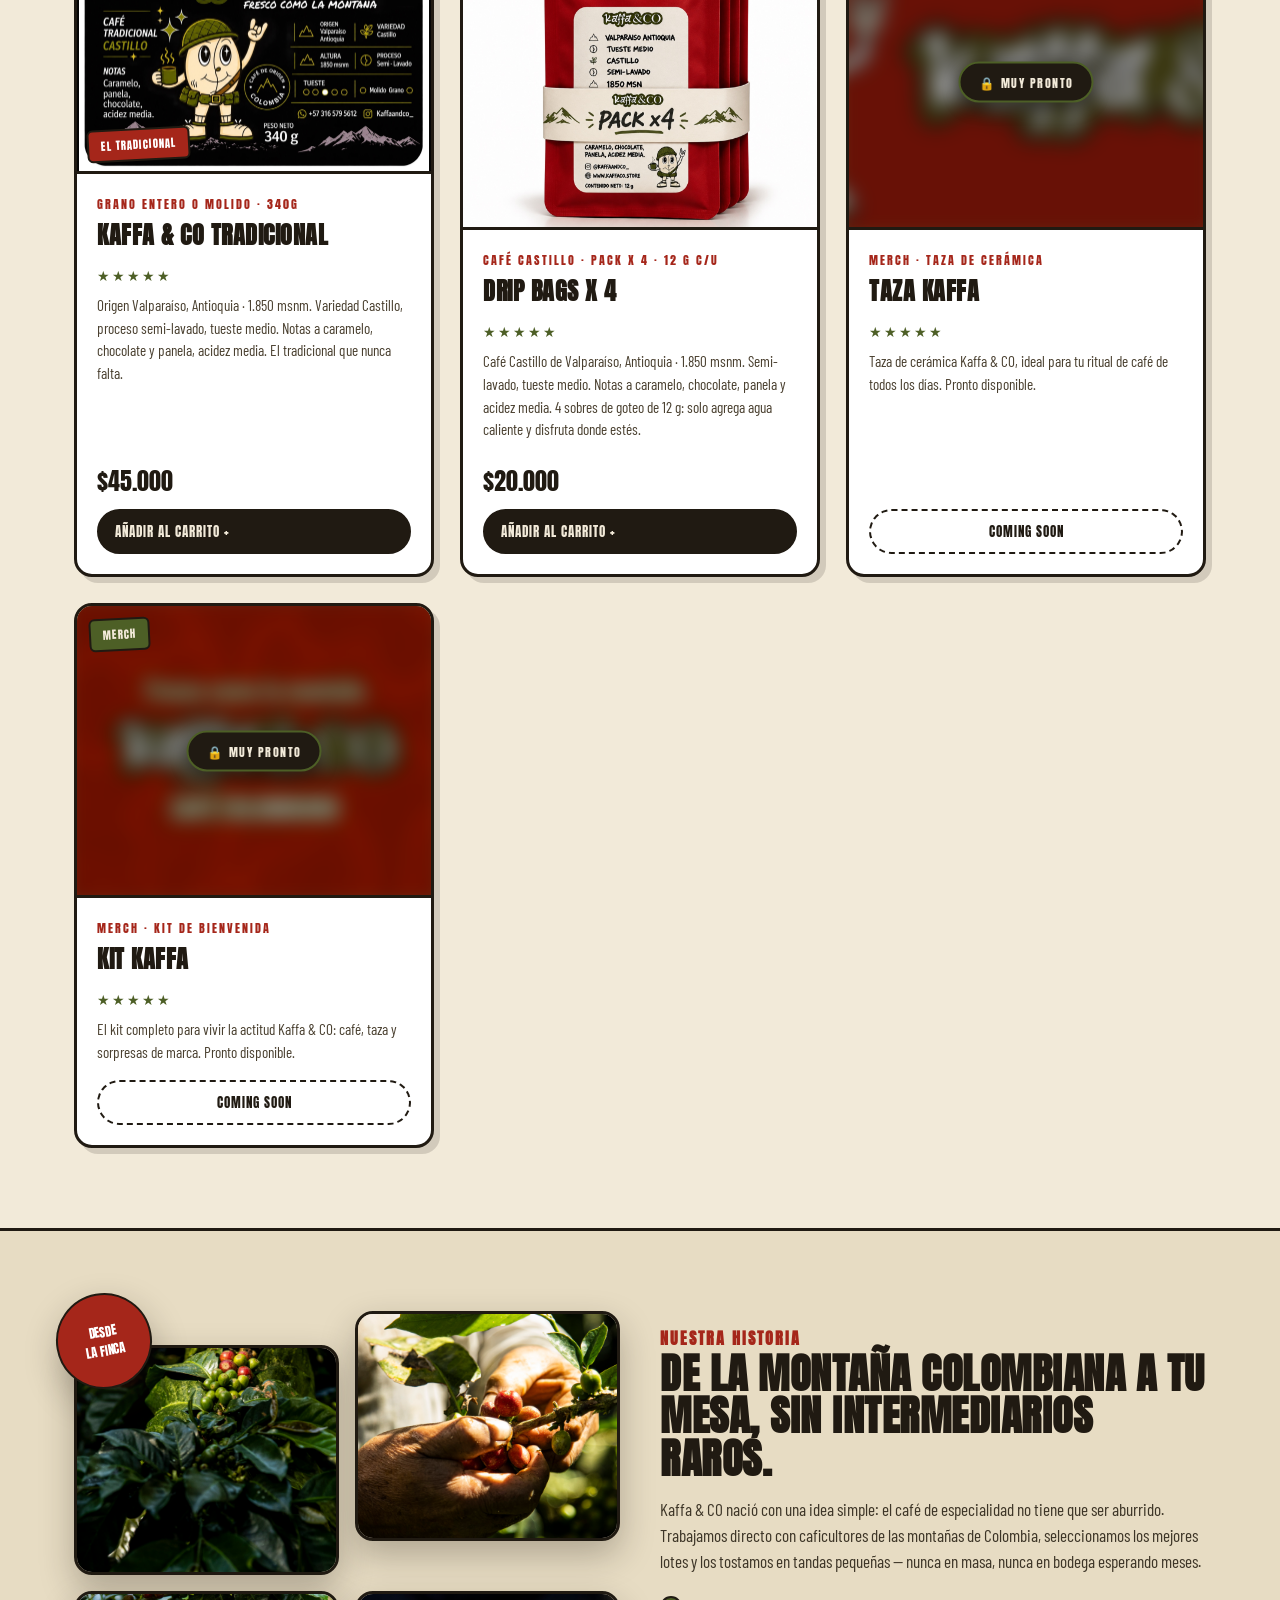
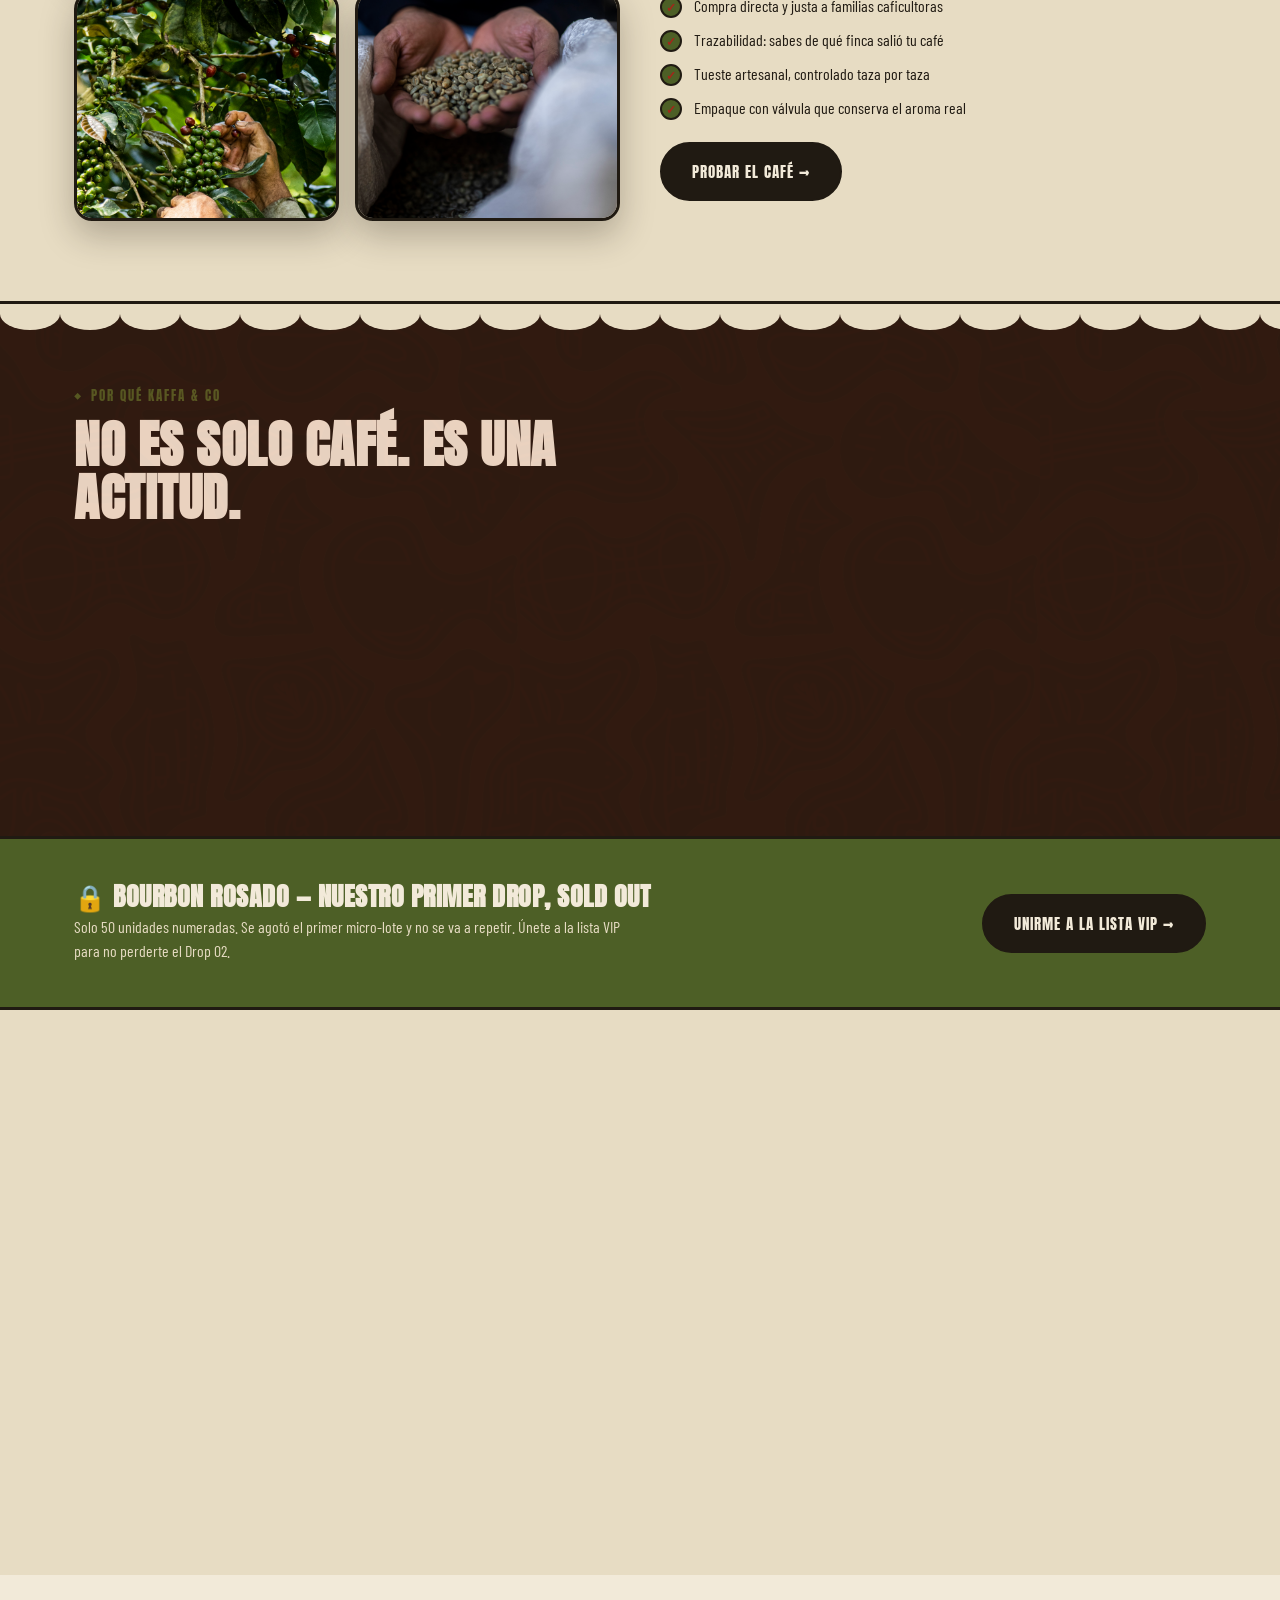
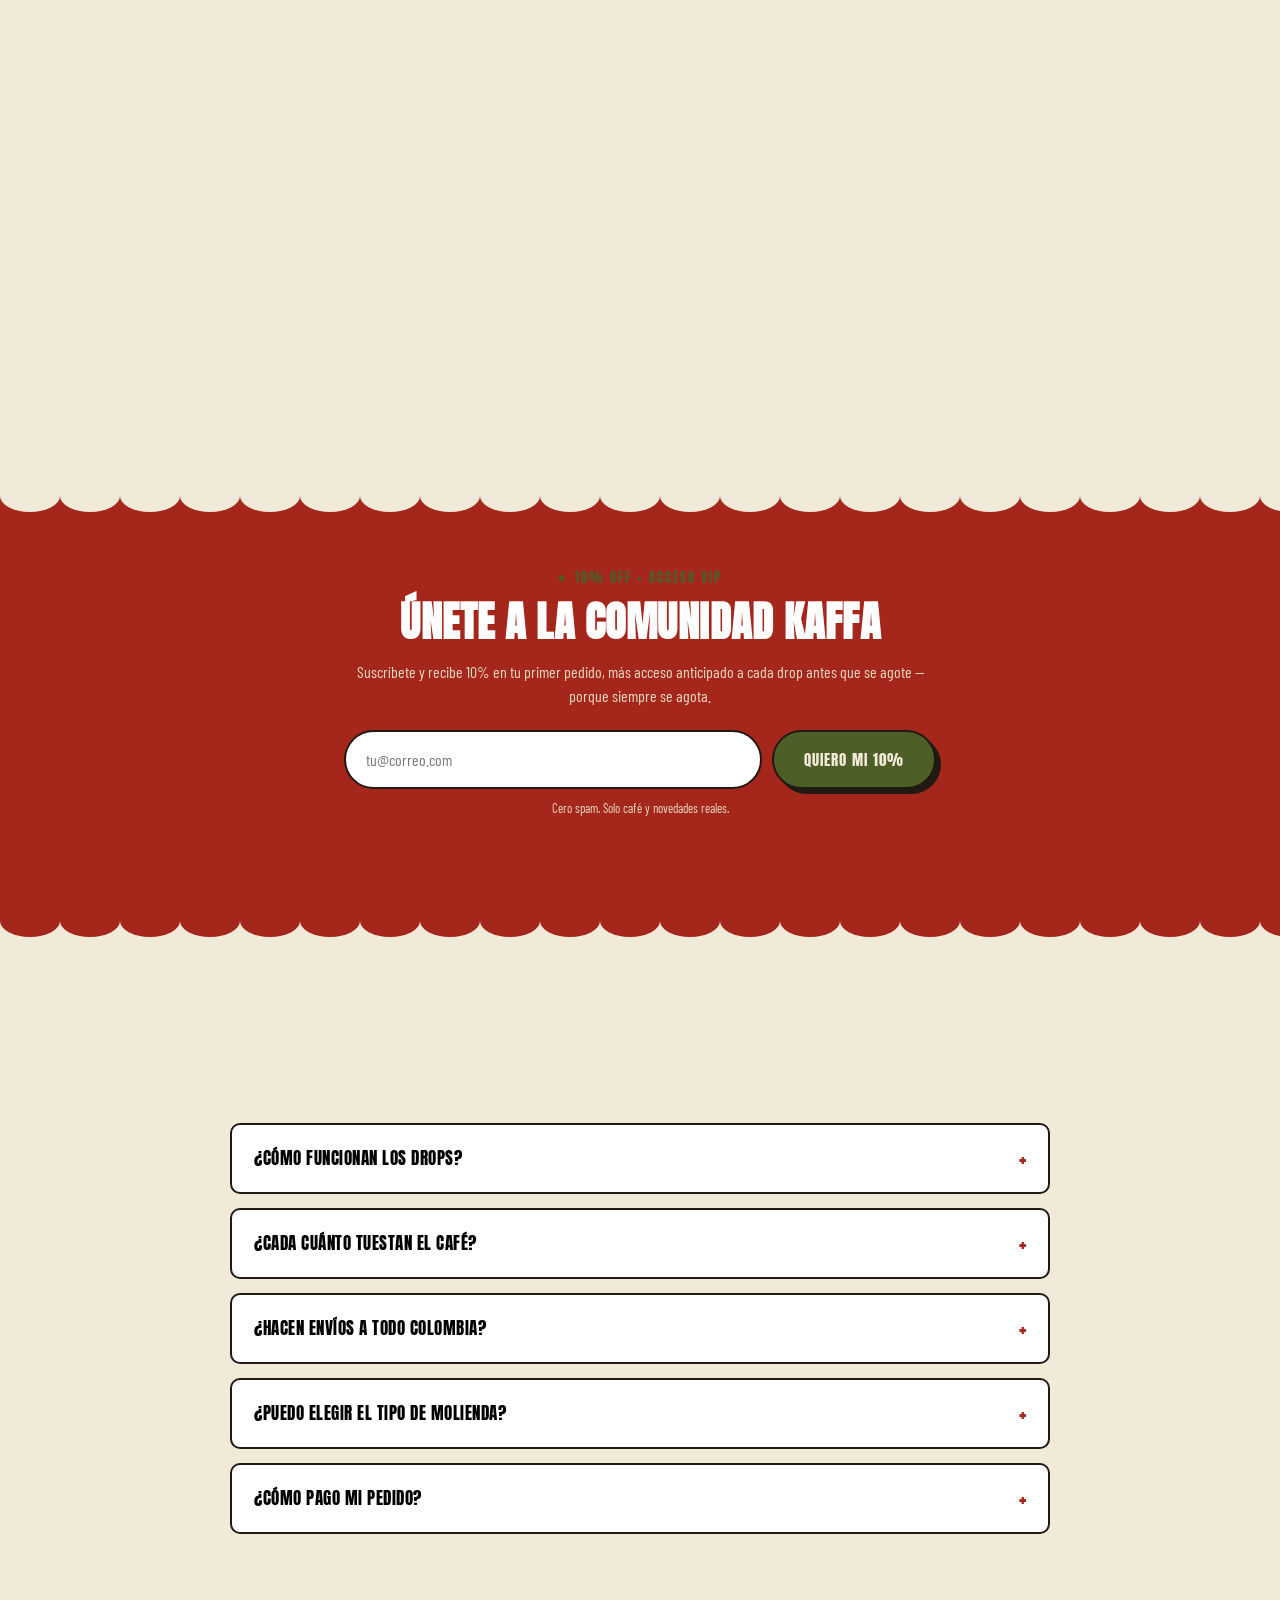
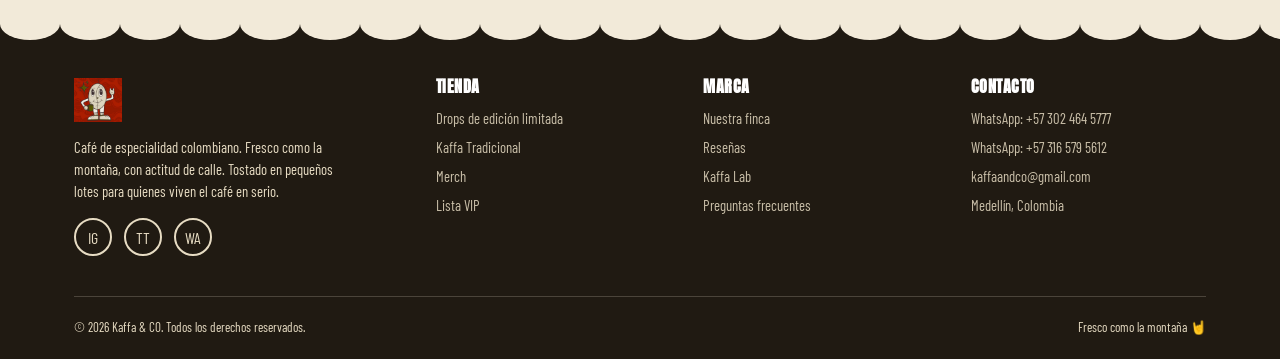
==== commit 96e7b18d: "Launch Drip Bags x 4: real photos, label-based description, purchasable and payable online Co-Author" ====
--- a/index.html
+++ b/index.html
@@ -410,7 +410,7 @@
 <!-- Recibe la respuesta de Mailchimp en segundo plano, sin sacar al cliente del sitio -->
 <iframe name="mc-hidden-iframe" style="display:none;" title="Mailchimp"></iframe>
 
-<script src="app.js?v=62"></script>
+<script src="app.js?v=63"></script>
 <script defer src="/_vercel/insights/script.js"></script>
 </body>
 </html>
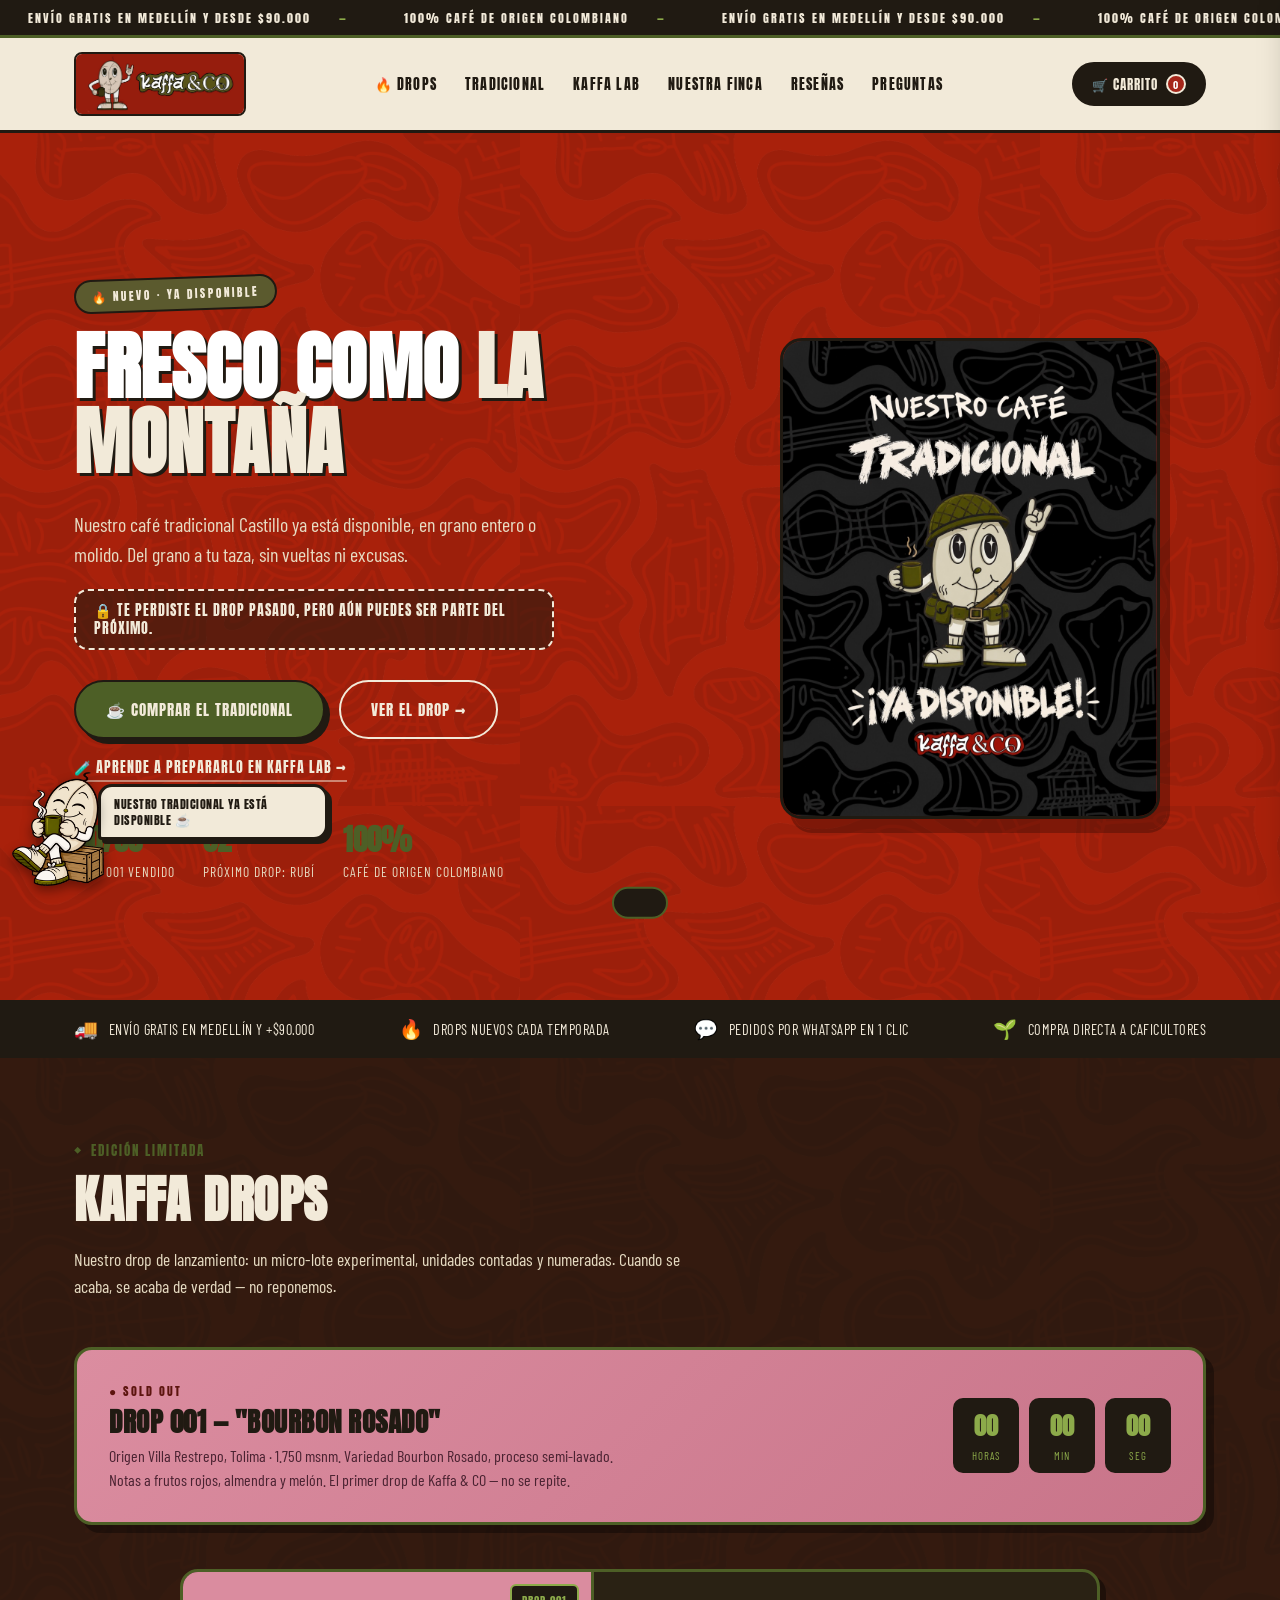
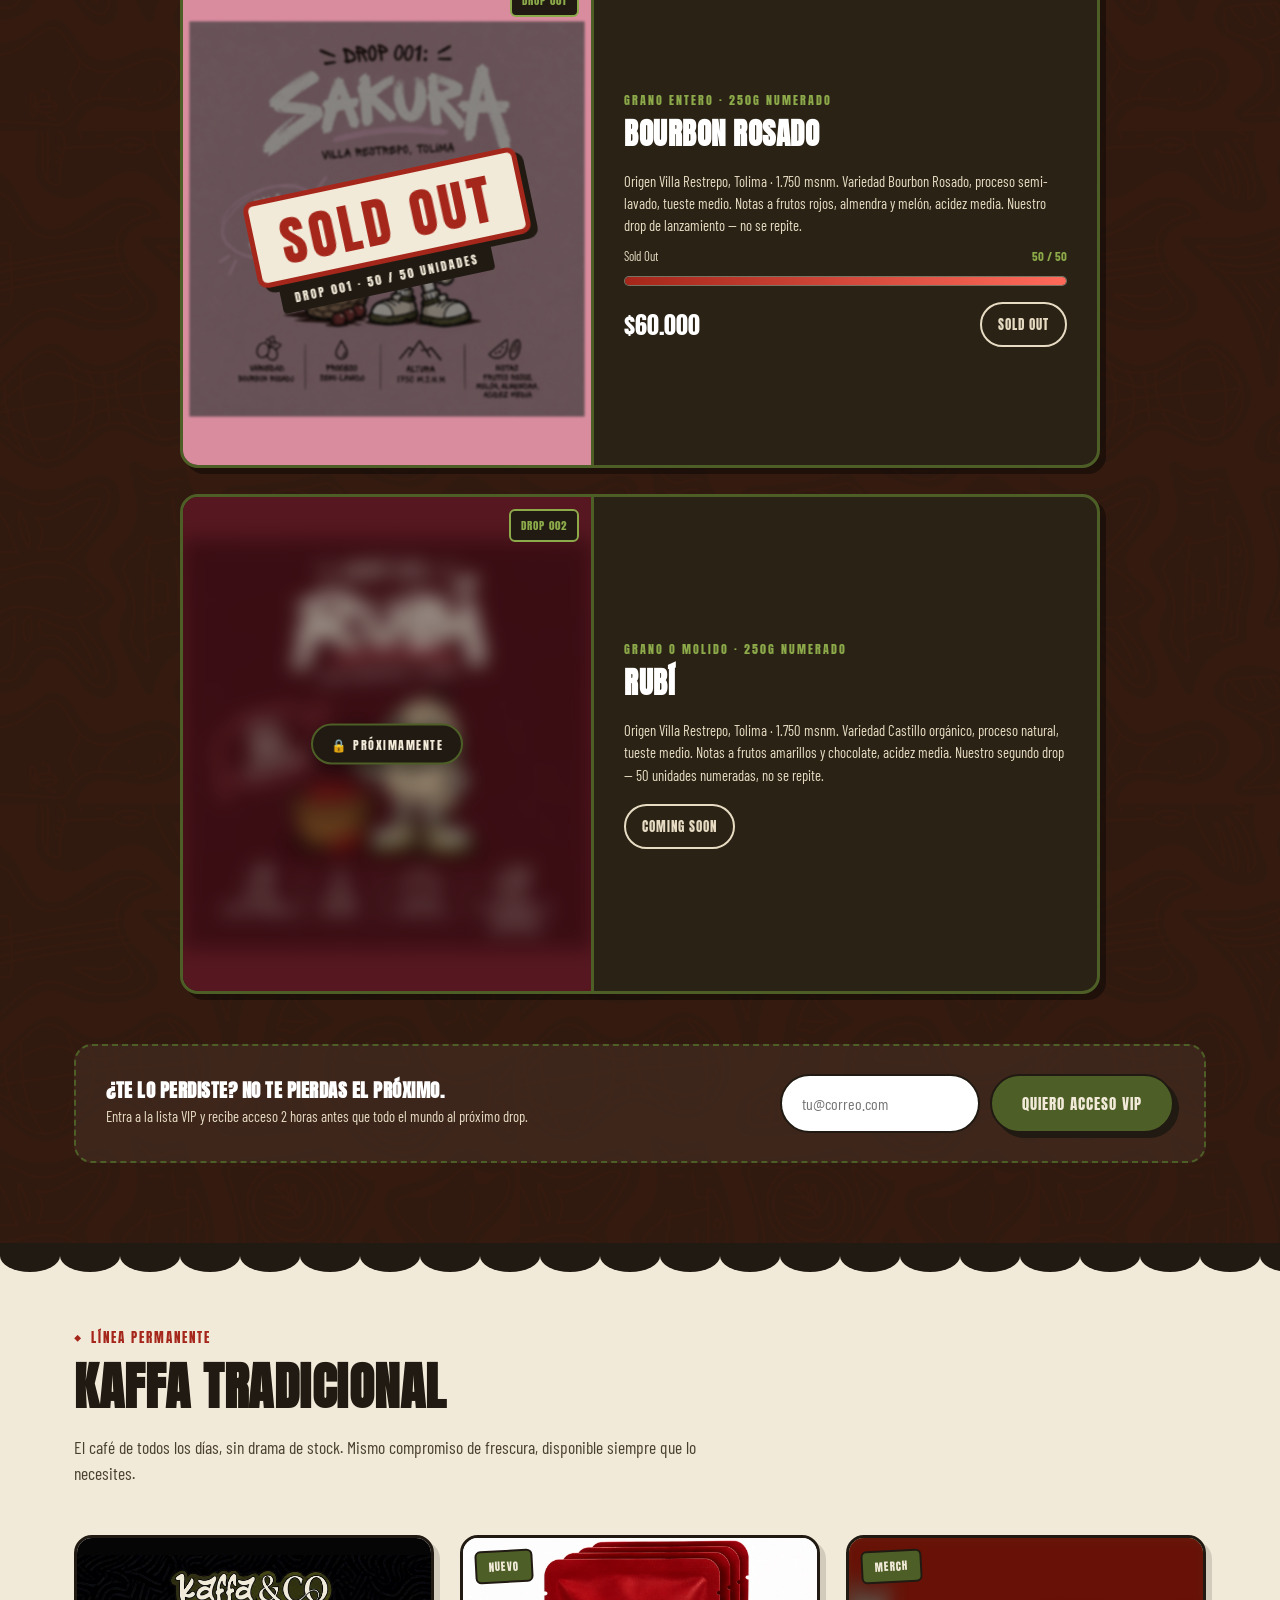
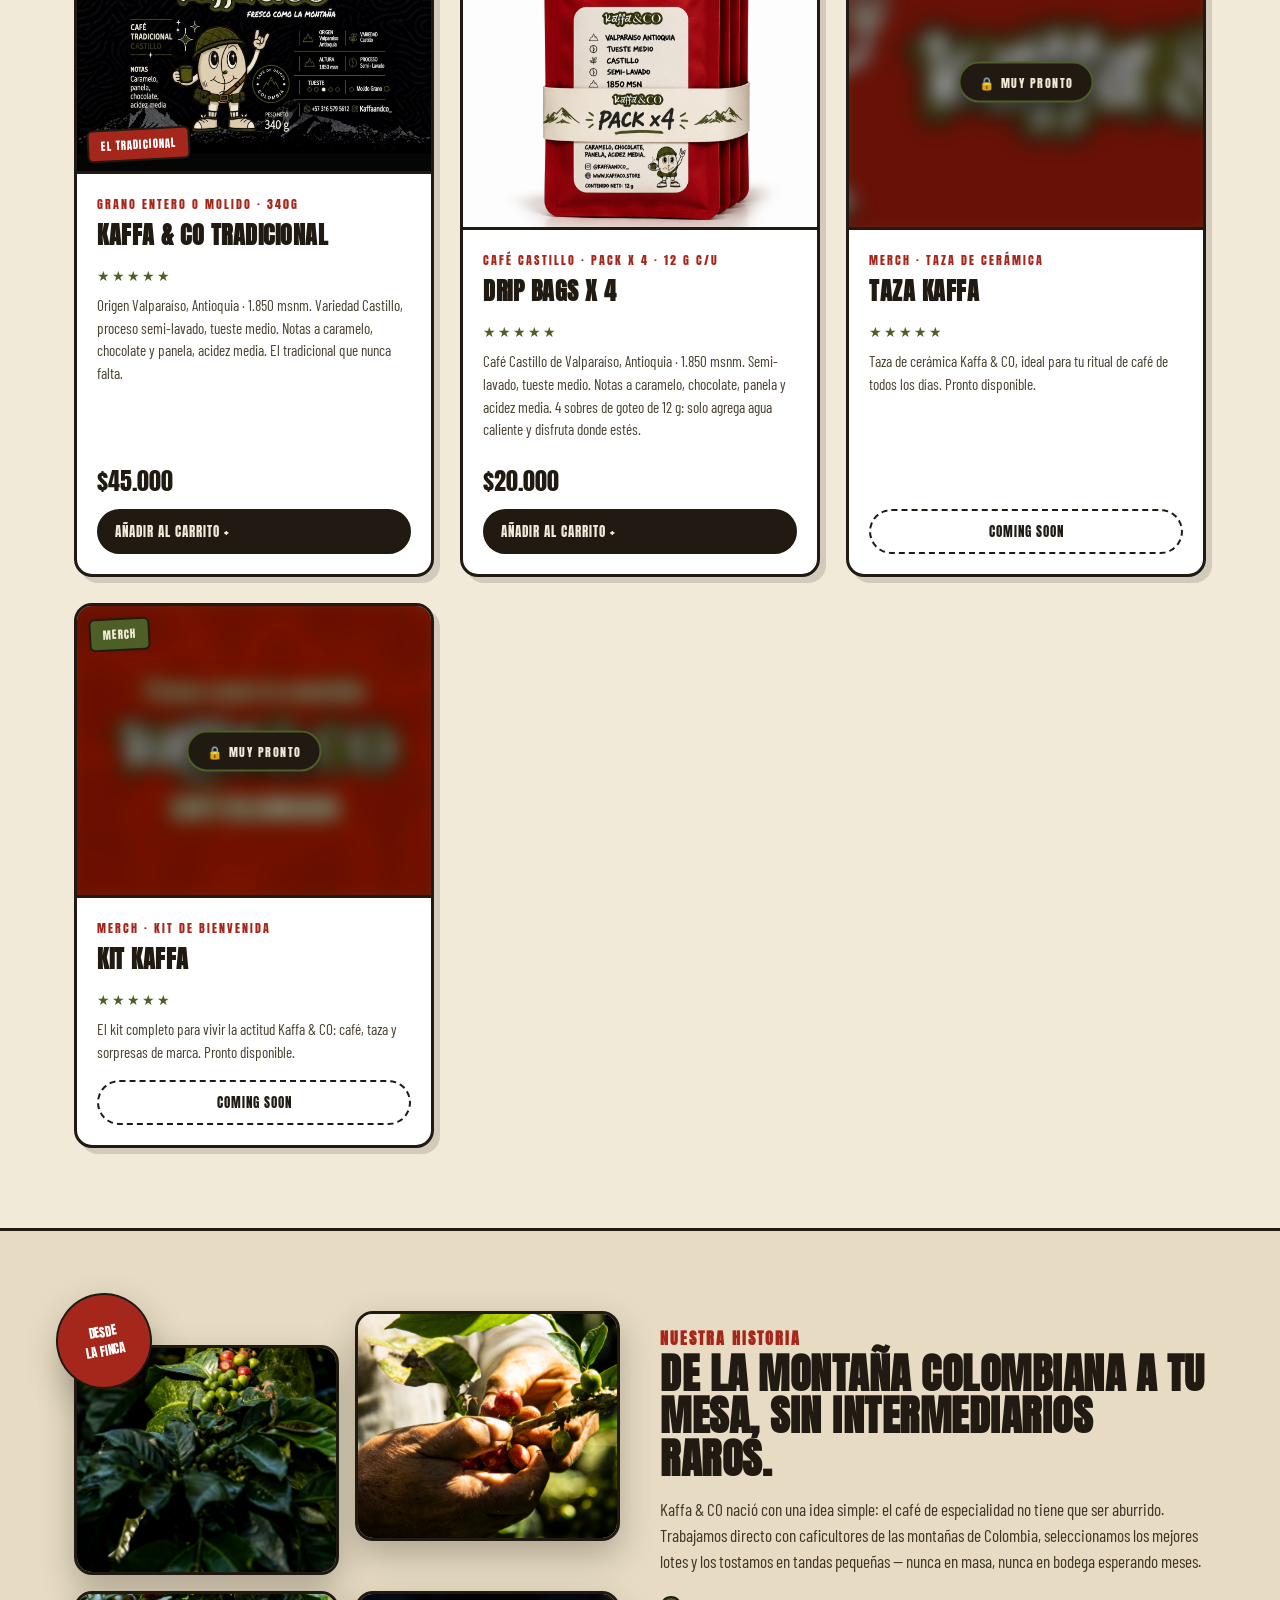
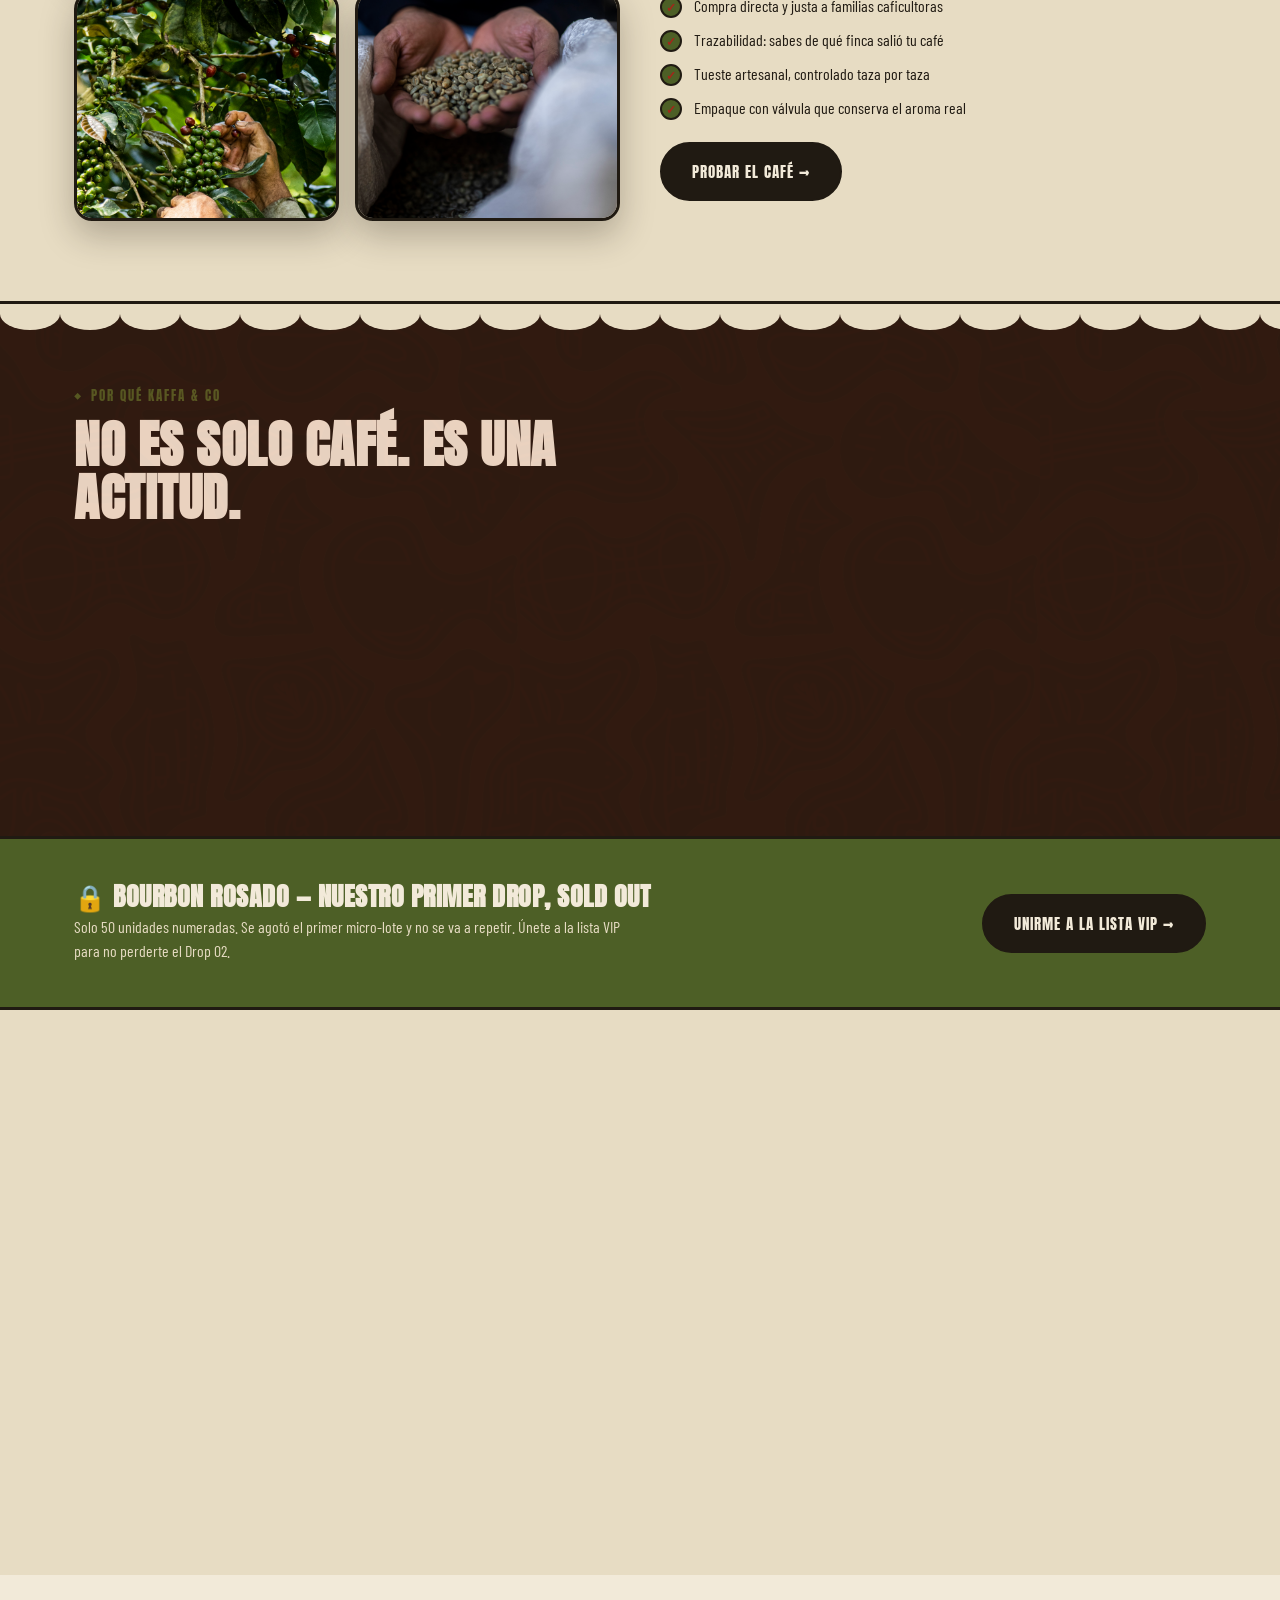
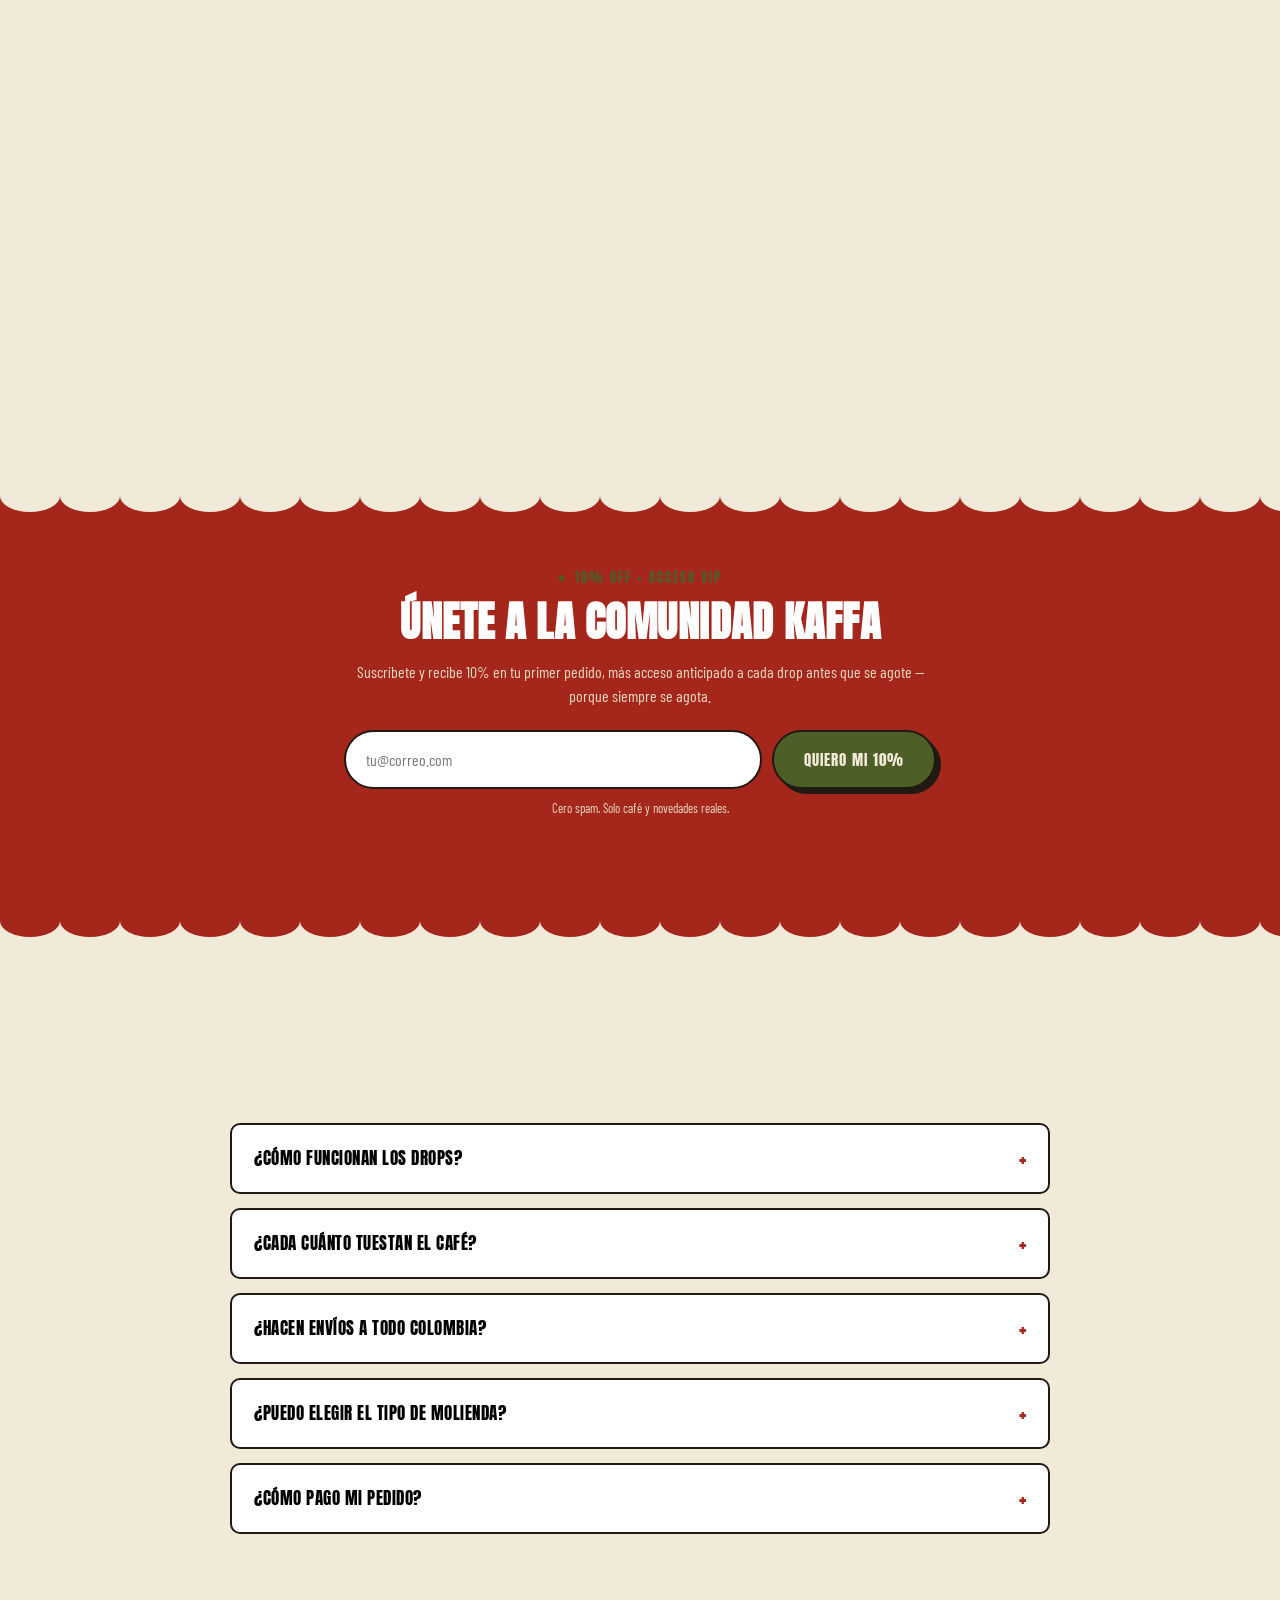
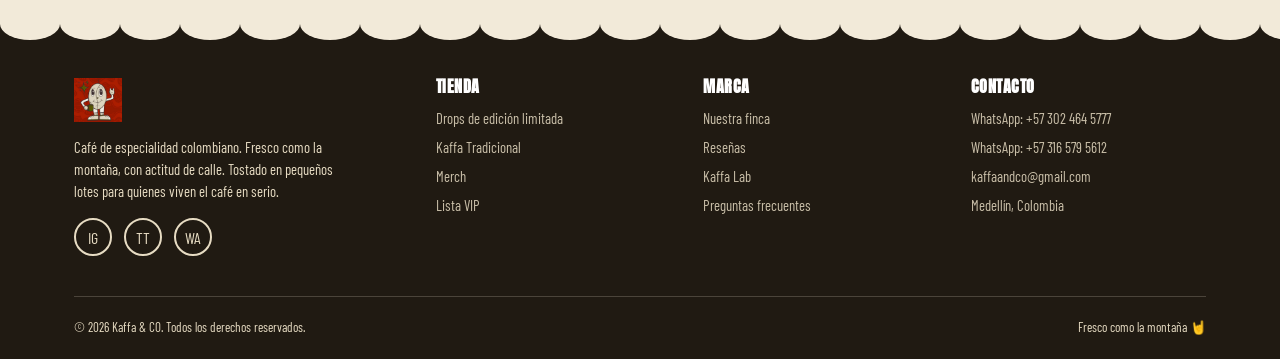
==== commit c10decc8: "Tradicional: new label, clean bag mockup and beans photos in the gallery Co-Authored-By: Claude Sonn" ====
--- a/index.html
+++ b/index.html
@@ -8,7 +8,7 @@
 <link rel="icon" href="assets/img/mascot-clean.jpg">
 <link rel="preconnect" href="https://fonts.googleapis.com">
 <link href="https://fonts.googleapis.com/css2?family=Anton&family=Barlow+Condensed:wght@400;500;600;700&display=swap" rel="stylesheet">
-<link rel="stylesheet" href="styles.css?v=27">
+<link rel="stylesheet" href="styles.css?v=30">
 </head>
 <body>
 
@@ -67,7 +67,9 @@
       </div>
     </div>
     <div class="hero-visual reveal in">
-      <img src="assets/img/hero-tradicional-disponible.jpg" alt="Nuestro café tradicional, ya disponible">
+      <a href="#productos" id="heroProductLink" class="hero-img-link" aria-label="Ver el café Tradicional en la tienda">
+        <img src="assets/img/hero-tradicional-disponible.jpg" alt="Nuestro café tradicional, ya disponible">
+      </a>
     </div>
   </div>
 </section>
@@ -222,7 +224,7 @@
       <h2>@kaffaandco_ en tu feed</h2>
     </div>
     <div class="social-grid">
-      <a href="https://www.instagram.com/kaffaandco_/" target="_blank" rel="noopener" class="reveal"><img src="assets/img/castillo-bag.jpg" alt="Kaffa & CO Tradicional" loading="lazy"></a>
+      <a href="https://www.instagram.com/kaffaandco_/" target="_blank" rel="noopener" class="reveal"><img src="assets/img/tradicional-bolsa.jpg" alt="Kaffa & CO Tradicional" loading="lazy"></a>
       <a href="https://www.instagram.com/kaffaandco_/" target="_blank" rel="noopener" class="reveal"><img src="assets/img/feed-finca-bolsas.jpg" alt="Bolsas de café Tradicional en la finca" loading="lazy"></a>
       <a href="https://www.instagram.com/kaffaandco_/" target="_blank" rel="noopener" class="reveal"><img src="assets/img/castillo-grano-molido.jpg" alt="Café en grano y molido" loading="lazy"></a>
       <a href="https://www.instagram.com/kaffaandco_/" target="_blank" rel="noopener" class="reveal"><img src="assets/img/drop-sakura-cover.jpg" alt="Drop 001 Sakura" loading="lazy"></a>
@@ -410,7 +412,7 @@
 <!-- Recibe la respuesta de Mailchimp en segundo plano, sin sacar al cliente del sitio -->
 <iframe name="mc-hidden-iframe" style="display:none;" title="Mailchimp"></iframe>
 
-<script src="app.js?v=63"></script>
+<script src="app.js?v=67"></script>
 <script defer src="/_vercel/insights/script.js"></script>
 </body>
 </html>
--- a/styles.css
+++ b/styles.css
@@ -933,3 +933,23 @@
 }
 .detail-lab[hidden]{ display:none; }
 @media (max-width:980px){ .hero-lab{ margin-top:14px; } }
+
+/* ==== Grind selector in the cart ==== */
+.grind-pick{
+  display:grid; gap:4px; margin:6px 0 2px;
+  font-family:'Anton',sans-serif; font-size:.7rem; letter-spacing:1px; text-transform:uppercase; color:var(--rojo);
+}
+.grind-pick select{
+  font-family:'Barlow Condensed',sans-serif; font-size:.95rem; letter-spacing:0; text-transform:none; color:var(--tinta);
+  padding:8px 10px; border:2px solid var(--tinta); border-radius:10px; background:#fff; width:100%; min-height:40px;
+}
+
+.cart-item-info .qty-row{ margin-top:6px; }
+.grind-label{ font-family:'Anton',sans-serif; font-size:.72rem; letter-spacing:1px; text-transform:uppercase; color:var(--rojo); min-width:92px; }
+.qty-btn:disabled{ opacity:.35; cursor:not-allowed; }
+.cart-item-info .remove-btn{ margin:8px 0 0; display:block; }
+
+/* ==== Hero image link ==== */
+.hero-img-link{ display:block; cursor:pointer; }
+@keyframes card-flash{ 0%,100%{ box-shadow:6px 6px 0 rgba(32,26,18,.15); } 30%,70%{ box-shadow:0 0 0 5px var(--gold-text), 6px 6px 0 rgba(32,26,18,.15); } }
+.product-card.flash{ animation:card-flash 1.6s ease-in-out; }
